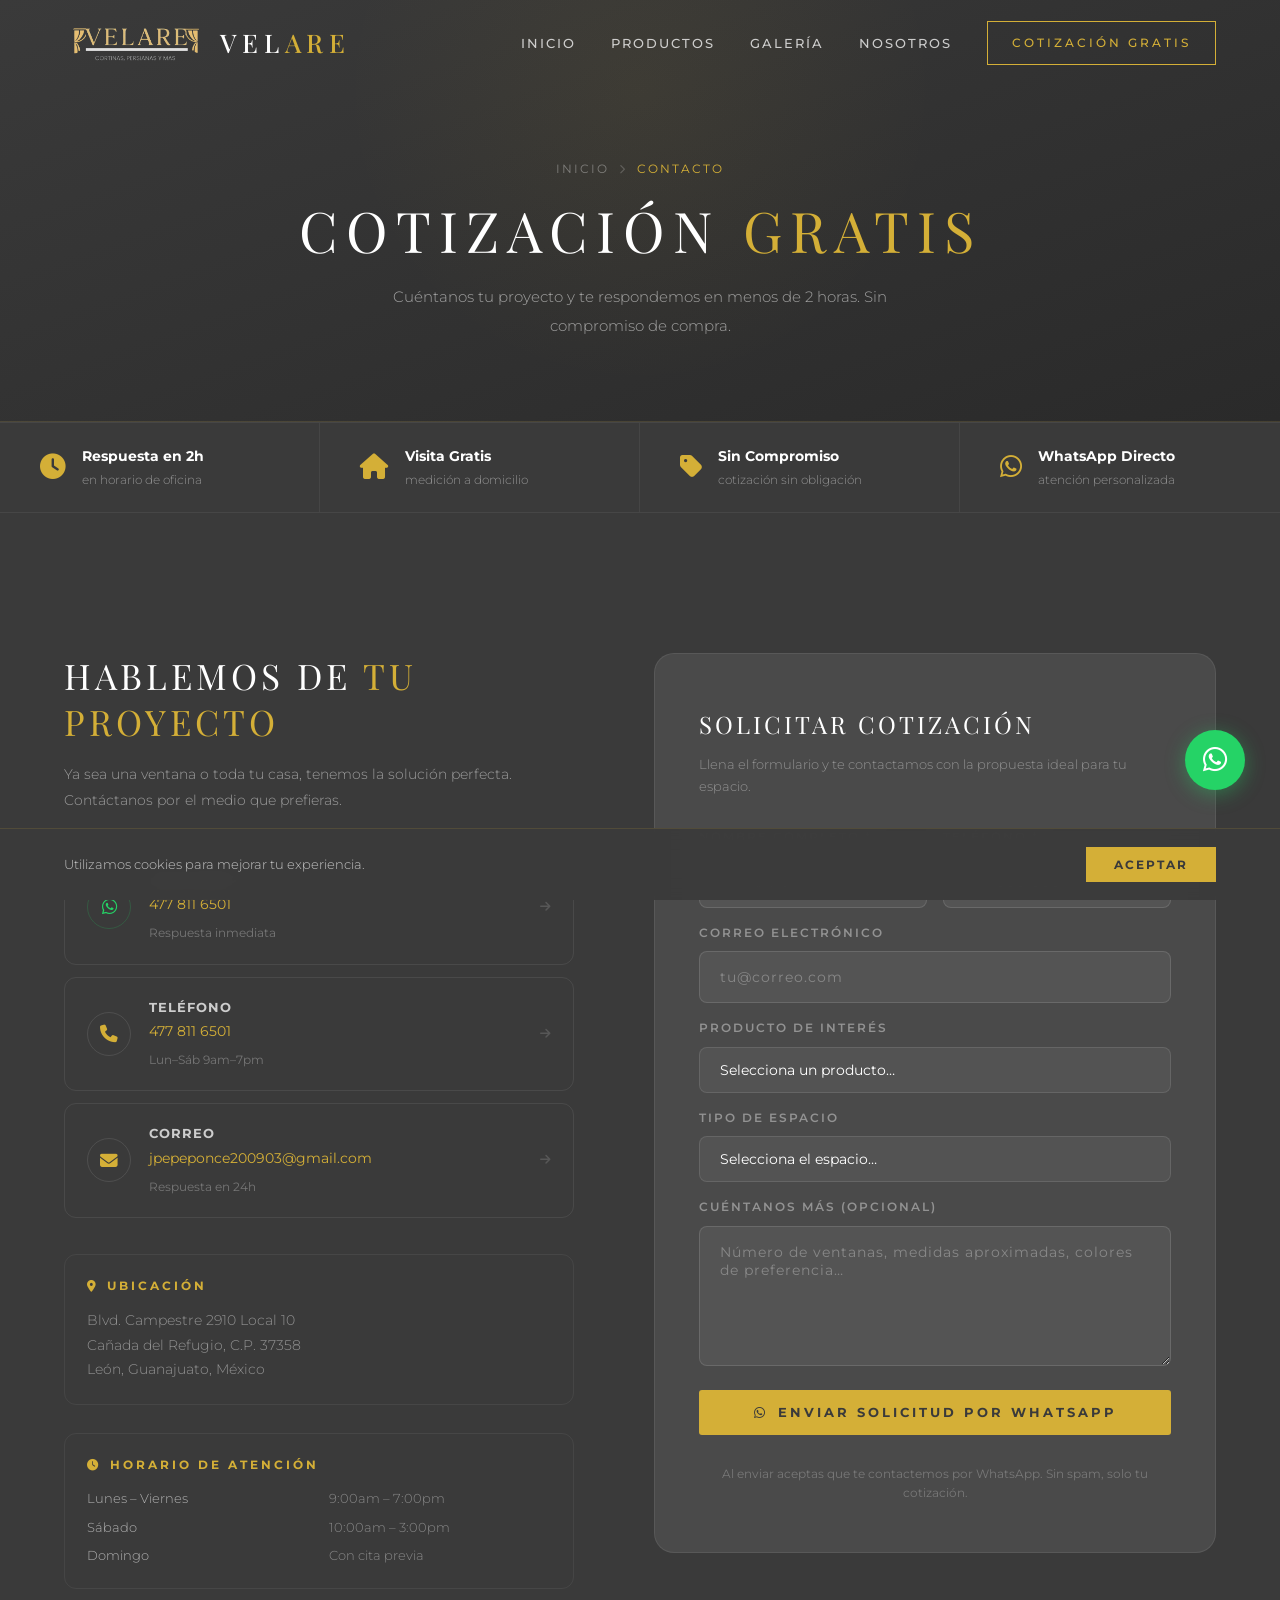
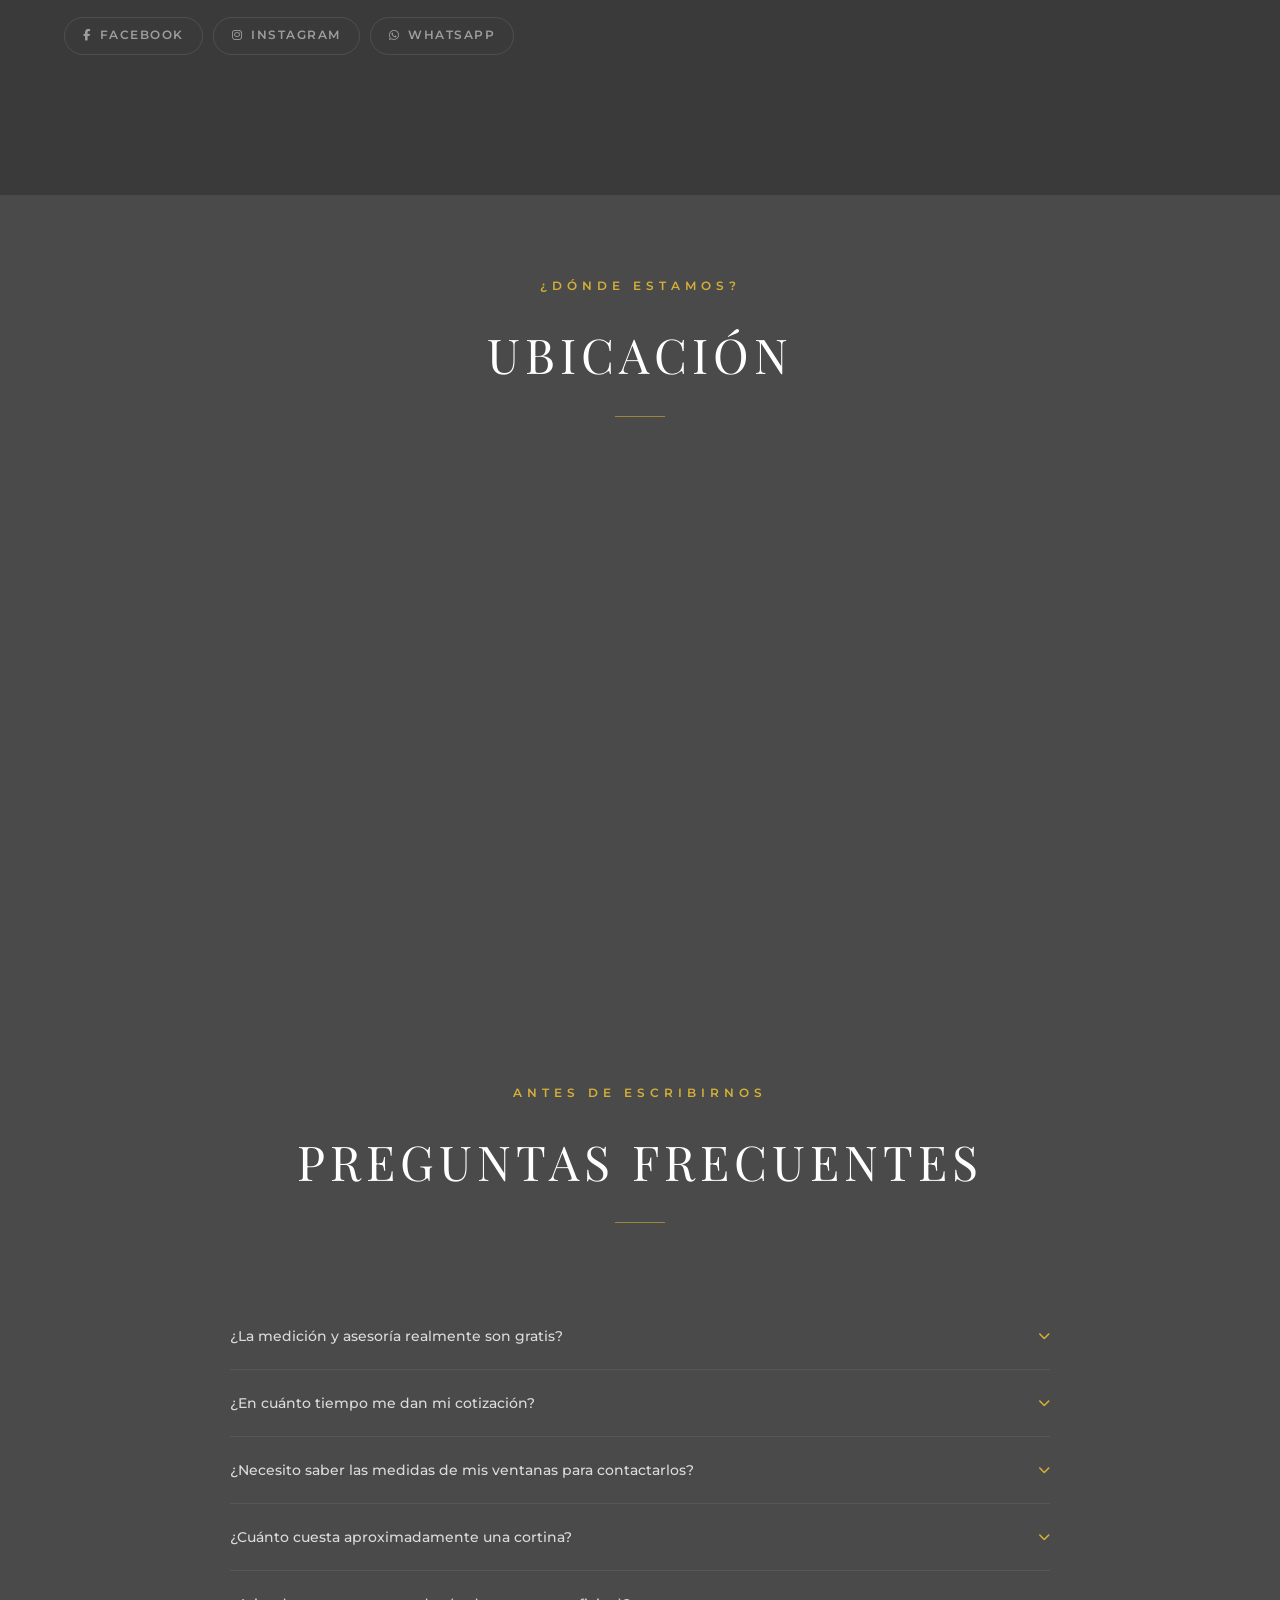
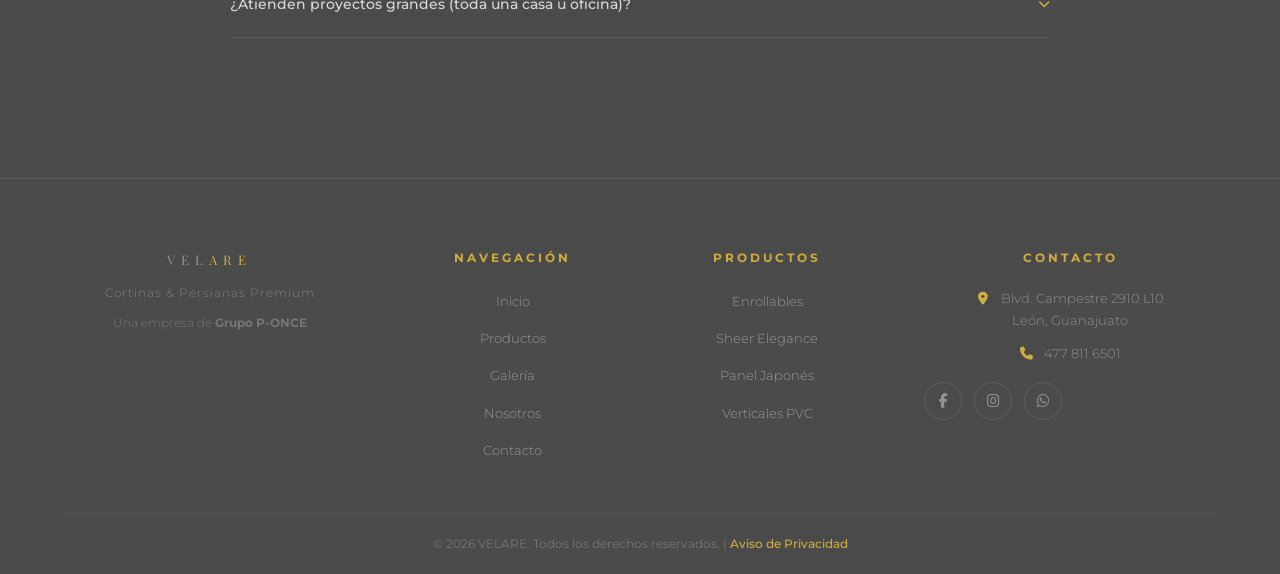
==== contacto.html @ 6d668758 "Multi-page redesign v2.0 — 5 páginas completas - Nuevas páginas: productos.html, galeria.html, nosot" ====
<!DOCTYPE html>
<html lang="es">
<head>
    <meta charset="UTF-8">
    <meta name="viewport" content="width=device-width, initial-scale=1.0">
    <title>Contacto | VELARE — Cotización Gratis en León, Guanajuato</title>
    <meta name="description" content="Solicita tu cotización gratis de cortinas y persianas VELARE. Medición a domicilio sin costo en León, Guanajuato. Respuesta en menos de 2 horas.">
    <link href="https://fonts.googleapis.com/css2?family=Montserrat:wght@300;400;500;600;700&family=Playfair+Display:ital,wght@0,400;0,500;0,700;1,400&display=swap" rel="stylesheet">
    <link rel="stylesheet" href="https://cdnjs.cloudflare.com/ajax/libs/font-awesome/6.5.0/css/all.min.css">
    <link rel="stylesheet" href="styles.css">
    <link rel="icon" type="image/png" href="assets/Captura_de_pantalla_2026-02-26_153201-removebg-preview.png">
</head>
<body>

<!-- NAVBAR -->
<nav class="navbar scrolled" id="navbar">
    <a href="index.html" class="nav-brand">
        <img src="assets/Captura_de_pantalla_2026-02-26_153201-removebg-preview.png" alt="VELARE Logo">
        <span class="nav-brand-text">Vel<span>are</span></span>
    </a>
    <div class="nav-links" id="navLinks">
        <a href="index.html">Inicio</a>
        <a href="productos.html">Productos</a>
        <a href="galeria.html">Galería</a>
        <a href="nosotros.html">Nosotros</a>
        <a href="contacto.html" class="nav-cta">Cotización Gratis</a>
    </div>
    <div class="hamburger" id="hamburger" onclick="toggleMenu()">
        <span></span><span></span><span></span>
    </div>
</nav>

<!-- PAGE HERO -->
<section class="page-hero page-hero-contact">
    <div class="page-hero-content">
        <nav class="breadcrumb" aria-label="Breadcrumb">
            <a href="index.html">Inicio</a>
            <i class="fas fa-chevron-right"></i>
            <span>Contacto</span>
        </nav>
        <h1>Cotización <span>Gratis</span></h1>
        <p>Cuéntanos tu proyecto y te respondemos en menos de 2 horas. Sin compromiso de compra.</p>
    </div>
</section>

<!-- PROMESAS -->
<div class="trust-strip trust-strip-dark">
    <div class="trust-item">
        <i class="fas fa-clock"></i>
        <div><strong>Respuesta en 2h</strong><span>en horario de oficina</span></div>
    </div>
    <div class="trust-item">
        <i class="fas fa-home"></i>
        <div><strong>Visita Gratis</strong><span>medición a domicilio</span></div>
    </div>
    <div class="trust-item">
        <i class="fas fa-tag"></i>
        <div><strong>Sin Compromiso</strong><span>cotización sin obligación</span></div>
    </div>
    <div class="trust-item">
        <i class="fab fa-whatsapp"></i>
        <div><strong>WhatsApp Directo</strong><span>atención personalizada</span></div>
    </div>
</div>

<!-- CONTACTO PRINCIPAL -->
<section class="section section-contacto-full">
    <div class="contacto-full-grid">

        <!-- INFO -->
        <div class="contacto-info-full reveal">
            <h2>Hablemos de <span>tu proyecto</span></h2>
            <p class="contacto-intro">Ya sea una ventana o toda tu casa, tenemos la solución perfecta. Contáctanos por el medio que prefieras.</p>

            <div class="contacto-methods">
                <a href="https://wa.me/524778116501" target="_blank" class="contact-method contact-method-wa">
                    <div class="cm-icon"><i class="fab fa-whatsapp"></i></div>
                    <div class="cm-body">
                        <strong>WhatsApp</strong>
                        <span>477 811 6501</span>
                        <small>Respuesta inmediata</small>
                    </div>
                    <i class="fas fa-arrow-right cm-arrow"></i>
                </a>
                <a href="tel:4778116501" class="contact-method">
                    <div class="cm-icon"><i class="fas fa-phone"></i></div>
                    <div class="cm-body">
                        <strong>Teléfono</strong>
                        <span>477 811 6501</span>
                        <small>Lun–Sáb 9am–7pm</small>
                    </div>
                    <i class="fas fa-arrow-right cm-arrow"></i>
                </a>
                <a href="mailto:jpepeponce200903@gmail.com" class="contact-method">
                    <div class="cm-icon"><i class="fas fa-envelope"></i></div>
                    <div class="cm-body">
                        <strong>Correo</strong>
                        <span>jpepeponce200903@gmail.com</span>
                        <small>Respuesta en 24h</small>
                    </div>
                    <i class="fas fa-arrow-right cm-arrow"></i>
                </a>
            </div>

            <div class="contacto-ubicacion">
                <h4><i class="fas fa-map-marker-alt"></i> Ubicación</h4>
                <p>Blvd. Campestre 2910 Local 10<br>Cañada del Refugio, C.P. 37358<br>León, Guanajuato, México</p>
            </div>

            <div class="contacto-horario">
                <h4><i class="fas fa-clock"></i> Horario de atención</h4>
                <div class="horario-grid">
                    <span>Lunes – Viernes</span><span>9:00am – 7:00pm</span>
                    <span>Sábado</span><span>10:00am – 3:00pm</span>
                    <span>Domingo</span><span>Con cita previa</span>
                </div>
            </div>

            <div class="contacto-social-full">
                <a href="https://www.facebook.com/GrupoP11" target="_blank" class="social-pill"><i class="fab fa-facebook-f"></i> Facebook</a>
                <a href="https://www.instagram.com/grupo.p11/" target="_blank" class="social-pill"><i class="fab fa-instagram"></i> Instagram</a>
                <a href="https://wa.me/524778116501" target="_blank" class="social-pill social-pill-wa"><i class="fab fa-whatsapp"></i> WhatsApp</a>
            </div>
        </div>

        <!-- FORM -->
        <div class="contacto-form-full reveal">
            <div class="form-card">
                <h3>Solicitar cotización</h3>
                <p class="form-subtitle">Llena el formulario y te contactamos con la propuesta ideal para tu espacio.</p>

                <div id="contactFormMain">
                    <div class="form-row">
                        <div class="form-group">
                            <label for="c-name">Nombre completo *</label>
                            <input type="text" id="c-name" placeholder="Tu nombre" autocomplete="name">
                            <span class="form-error">Por favor ingresa tu nombre.</span>
                        </div>
                        <div class="form-group">
                            <label for="c-phone">Teléfono *</label>
                            <input type="tel" id="c-phone" placeholder="477 000 0000" autocomplete="tel">
                            <span class="form-error">Ingresa un teléfono válido.</span>
                        </div>
                    </div>
                    <div class="form-group">
                        <label for="c-email">Correo electrónico</label>
                        <input type="email" id="c-email" placeholder="tu@correo.com" autocomplete="email">
                    </div>
                    <div class="form-group">
                        <label for="c-producto">Producto de interés</label>
                        <select id="c-producto">
                            <option value="">Selecciona un producto…</option>
                            <option value="Enrollables">Enrollables</option>
                            <option value="Sheer Elegance">Sheer Elegance</option>
                            <option value="Panel Japonés">Panel Japonés</option>
                            <option value="Verticales PVC">Verticales PVC</option>
                            <option value="No sé aún">No sé aún, necesito asesoría</option>
                        </select>
                    </div>
                    <div class="form-group">
                        <label for="c-espacio">Tipo de espacio</label>
                        <select id="c-espacio">
                            <option value="">Selecciona el espacio…</option>
                            <option value="Casa / Residencia">Casa / Residencia</option>
                            <option value="Oficina">Oficina</option>
                            <option value="Local comercial">Local comercial</option>
                            <option value="Departamento">Departamento</option>
                            <option value="Otro">Otro</option>
                        </select>
                    </div>
                    <div class="form-group">
                        <label for="c-mensaje">Cuéntanos más (opcional)</label>
                        <textarea id="c-mensaje" placeholder="Número de ventanas, medidas aproximadas, colores de preferencia…" rows="4"></textarea>
                    </div>
                    <button type="button" class="btn-gold btn-full" onclick="enviarCotizacion()">
                        <i class="fab fa-whatsapp"></i> Enviar solicitud por WhatsApp
                    </button>
                    <p class="form-disclaimer">Al enviar aceptas que te contactemos por WhatsApp. Sin spam, solo tu cotización.</p>
                </div>

                <div id="formSuccessMain" class="form-success">
                    <i class="fas fa-check-circle"></i>
                    <h4>¡Solicitud enviada!</h4>
                    <p>Te hemos redirigido a WhatsApp con todos los detalles. Nuestro equipo te responderá en breve.</p>
                    <button class="btn-outline-dark" onclick="resetForm()">Enviar otra consulta</button>
                </div>
            </div>
        </div>

    </div>
</section>

<!-- MAPA -->
<section class="section-mapa">
    <div class="mapa-header reveal">
        <span class="section-label">¿Dónde estamos?</span>
        <h2 class="section-title">Ubicación</h2>
        <div class="section-line"></div>
    </div>
    <div class="mapa-container">
        <iframe
            src="https://www.google.com/maps/embed?pb=!1m18!1m12!1m3!1d3721.9!2d-101.6869!3d21.1236!2m3!1f0!2f0!3f0!3m2!1i1024!2i768!4f13.1!3m3!1m2!1s0x842bbf4c7e2e5555%3A0x1234567890abcdef!2sBlvd.%20Campestre%202910%2C%20Ca%C3%B1ada%20del%20Refugio%2C%2037358%20Le%C3%B3n%2C%20Gto.!5e0!3m2!1ses!2smx!4v1234567890"
            width="100%" height="450" style="border:0;" allowfullscreen="" loading="lazy"
            referrerpolicy="no-referrer-when-downgrade"
            title="Ubicación VELARE — Blvd. Campestre 2910, León">
        </iframe>
    </div>
</section>

<!-- FAQ -->
<section class="section section-faq section-faq-contacto">
    <div class="section-header reveal">
        <span class="section-label">Antes de escribirnos</span>
        <h2 class="section-title">Preguntas Frecuentes</h2>
        <div class="section-line"></div>
    </div>
    <div class="faq-list">
        <div class="faq-item reveal">
            <button class="faq-q" onclick="toggleFaq(this)">
                ¿La medición y asesoría realmente son gratis?
                <i class="fas fa-chevron-down"></i>
            </button>
            <div class="faq-a">
                <p>Sí, completamente gratis y sin obligación de compra. Vamos a tu domicilio, medimos todas las ventanas que desees y te damos una cotización detallada. Si decides no comprar, no hay ningún problema.</p>
            </div>
        </div>
        <div class="faq-item reveal">
            <button class="faq-q" onclick="toggleFaq(this)">
                ¿En cuánto tiempo me dan mi cotización?
                <i class="fas fa-chevron-down"></i>
            </button>
            <div class="faq-a">
                <p>Si nos escribes por WhatsApp o llenan el formulario durante horario de oficina (Lun–Vie 9am–7pm, Sáb 10am–3pm), respondemos en menos de 2 horas. Fuera de horario, respondemos a primera hora del siguiente día hábil.</p>
            </div>
        </div>
        <div class="faq-item reveal">
            <button class="faq-q" onclick="toggleFaq(this)">
                ¿Necesito saber las medidas de mis ventanas para contactarlos?
                <i class="fas fa-chevron-down"></i>
            </button>
            <div class="faq-a">
                <p>No es necesario. Nosotros vamos a medir. Si ya tienes las medidas, podemos darte una cotización preliminar por WhatsApp de inmediato. De cualquier forma, siempre hacemos una visita de confirmación antes de fabricar.</p>
            </div>
        </div>
        <div class="faq-item reveal">
            <button class="faq-q" onclick="toggleFaq(this)">
                ¿Cuánto cuesta aproximadamente una cortina?
                <i class="fas fa-chevron-down"></i>
            </button>
            <div class="faq-a">
                <p>Los precios varían según el tipo de producto, las dimensiones y la tela elegida. Tenemos opciones para todos los presupuestos. Contáctanos y te damos una cotización exacta sin compromiso.</p>
            </div>
        </div>
        <div class="faq-item reveal">
            <button class="faq-q" onclick="toggleFaq(this)">
                ¿Atienden proyectos grandes (toda una casa u oficina)?
                <i class="fas fa-chevron-down"></i>
            </button>
            <div class="faq-a">
                <p>Sí. De hecho los proyectos grandes son nuestra especialidad. Coordinamos medición, producción e instalación de forma integral para que no tengas que preocuparte por nada. Contamos con precios especiales por volumen.</p>
            </div>
        </div>
    </div>
</section>

<!-- FOOTER -->
<footer class="footer">
    <div class="footer-grid">
        <div class="footer-col">
            <p class="footer-brand">Vel<span>are</span></p>
            <p class="footer-tagline">Cortinas & Persianas Premium</p>
            <p class="footer-sub">Una empresa de <strong>Grupo P-ONCE</strong></p>
        </div>
        <div class="footer-col">
            <h4>Navegación</h4>
            <ul>
                <li><a href="index.html">Inicio</a></li>
                <li><a href="productos.html">Productos</a></li>
                <li><a href="galeria.html">Galería</a></li>
                <li><a href="nosotros.html">Nosotros</a></li>
                <li><a href="contacto.html">Contacto</a></li>
            </ul>
        </div>
        <div class="footer-col">
            <h4>Productos</h4>
            <ul>
                <li><a href="productos.html#enrollables">Enrollables</a></li>
                <li><a href="productos.html#sheer">Sheer Elegance</a></li>
                <li><a href="productos.html#panel">Panel Japonés</a></li>
                <li><a href="productos.html#vertical">Verticales PVC</a></li>
            </ul>
        </div>
        <div class="footer-col">
            <h4>Contacto</h4>
            <p><i class="fas fa-map-marker-alt"></i> Blvd. Campestre 2910 L10<br>León, Guanajuato</p>
            <p><i class="fas fa-phone"></i> <a href="tel:4778116501">477 811 6501</a></p>
            <div class="footer-social">
                <a href="https://www.facebook.com/GrupoP11" target="_blank"><i class="fab fa-facebook-f"></i></a>
                <a href="https://www.instagram.com/grupo.p11/" target="_blank"><i class="fab fa-instagram"></i></a>
                <a href="https://wa.me/524778116501" target="_blank"><i class="fab fa-whatsapp"></i></a>
            </div>
        </div>
    </div>
    <div class="footer-bottom">
        <p>© 2026 VELARE. Todos los derechos reservados. | <span class="footer-link" onclick="openModal()">Aviso de Privacidad</span></p>
    </div>
</footer>

<a href="https://wa.me/524778116501" class="whatsapp-float" target="_blank" aria-label="WhatsApp"><i class="fab fa-whatsapp"></i></a>
<div class="cookie-banner" id="cookieBanner">
    <p>Utilizamos cookies para mejorar tu experiencia.</p>
    <button onclick="acceptCookies()">Aceptar</button>
</div>
<div id="privacyModal" class="modal">
    <div class="modal-content">
        <span class="modal-close" onclick="closeModal()">&times;</span>
        <h2>Aviso de Privacidad</h2>
        <p><strong>VELARE — Grupo P-ONCE</strong> es responsable de sus datos personales conforme a la LFPDPPP. Contacto: jpepeponce200903@gmail.com</p>
    </div>
</div>

<script src="js/main.js"></script>
<script>
// Pre-llenar producto si viene de productos.html
window.addEventListener('DOMContentLoaded', () => {
    const prod = sessionStorage.getItem('velareProducto');
    const params = new URLSearchParams(window.location.search);
    const prodParam = params.get('producto');
    const names = { enrollables: 'Enrollables', sheer: 'Sheer Elegance', panel: 'Panel Japonés', vertical: 'Verticales PVC' };
    const selected = prod || (prodParam && names[prodParam]) || '';
    if (selected) {
        const sel = document.getElementById('c-producto');
        for (let opt of sel.options) {
            if (opt.value === selected) { opt.selected = true; break; }
        }
        sessionStorage.removeItem('velareProducto');
    }
});

function enviarCotizacion() {
    const name    = document.getElementById('c-name');
    const phone   = document.getElementById('c-phone');
    const email   = document.getElementById('c-email');
    const prod    = document.getElementById('c-producto');
    const espacio = document.getElementById('c-espacio');
    const msg     = document.getElementById('c-mensaje');
    let valid = true;

    // Reset errores
    document.querySelectorAll('.form-group').forEach(g => g.classList.remove('has-error'));
    document.querySelectorAll('.form-error').forEach(e => e.style.display = 'none');

    if (!name.value.trim()) { showErr(name); valid = false; }
    if (!phone.value.trim() || phone.value.trim().length < 7) { showErr(phone); valid = false; }
    if (!valid) return;

    const wa = encodeURIComponent(
        `¡Hola VELARE! 👋 Quiero solicitar una cotización.\n\n` +
        `*Nombre:* ${name.value.trim()}\n` +
        `*Teléfono:* ${phone.value.trim()}\n` +
        (email.value.trim() ? `*Correo:* ${email.value.trim()}\n` : '') +
        (prod.value ? `*Producto:* ${prod.value}\n` : '') +
        (espacio.value ? `*Espacio:* ${espacio.value}\n` : '') +
        (msg.value.trim() ? `\n*Detalles:*\n${msg.value.trim()}` : '')
    );
    window.open(`https://wa.me/524778116501?text=${wa}`, '_blank');

    document.getElementById('contactFormMain').style.display = 'none';
    document.getElementById('formSuccessMain').style.display = 'block';
}

function showErr(el) {
    const g = el.closest('.form-group');
    g.classList.add('has-error');
    const e = g.querySelector('.form-error');
    if (e) e.style.display = 'block';
}

function resetForm() {
    document.getElementById('contactFormMain').style.display = 'block';
    document.getElementById('formSuccessMain').style.display = 'none';
    document.getElementById('c-name').value = '';
    document.getElementById('c-phone').value = '';
    document.getElementById('c-email').value = '';
    document.getElementById('c-producto').selectedIndex = 0;
    document.getElementById('c-espacio').selectedIndex = 0;
    document.getElementById('c-mensaje').value = '';
}

// Inline validation
['c-name','c-phone'].forEach(id => {
    document.getElementById(id).addEventListener('blur', function() {
        const empty = id === 'c-phone'
            ? !this.value.trim() || this.value.trim().length < 7
            : !this.value.trim();
        if (empty) showErr(this);
        else {
            this.closest('.form-group').classList.remove('has-error');
            const e = this.closest('.form-group').querySelector('.form-error');
            if (e) e.style.display = 'none';
        }
    });
    document.getElementById(id).addEventListener('input', function() {
        if (this.value.trim()) {
            this.closest('.form-group').classList.remove('has-error');
            const e = this.closest('.form-group').querySelector('.form-error');
            if (e) e.style.display = 'none';
        }
    });
});

// FAQ accordion
function toggleFaq(btn) {
    const item = btn.closest('.faq-item');
    const open = item.classList.contains('open');
    document.querySelectorAll('.faq-item.open').forEach(i => i.classList.remove('open'));
    if (!open) item.classList.add('open');
}
</script>
</body>
</html>
---- styles.css ----
/*
   VELARE — Cortinas & Persianas
   Premium Design System
   Colors: Gray (#808080) + Gold (#d4af37)
*/

/* ── Fonts ── */
@import url('https://fonts.googleapis.com/css2?family=Montserrat:wght@300;400;500;600;700&family=Playfair+Display:ital,wght@0,400;0,500;0,700;1,400&display=swap');

/* ── Variables ── */
:root {
    --gold: #d4af37;
    --gold-light: #e8cc6e;
    --gold-dark: #b8941e;
    --dark: #3a3a3a;
    --dark-2: #4a4a4a;
    --dark-3: #555555;
    --gray: #808080;
    --gray-light: #b0b0b0;
    --gray-dark: #5a5a5a;
    --white: #ffffff;
    --off-white: #f7f6f2;
    --cream: #faf8f2;

    --font-heading: 'Playfair Display', serif;
    --font-body: 'Montserrat', sans-serif;

    --transition: all 0.4s cubic-bezier(0.25, 0.8, 0.25, 1);
    --transition-slow: all 0.6s cubic-bezier(0.25, 0.8, 0.25, 1);

    --shadow-sm: 0 2px 8px rgba(0, 0, 0, 0.08);
    --shadow-md: 0 8px 30px rgba(0, 0, 0, 0.12);
    --shadow-lg: 0 20px 60px rgba(0, 0, 0, 0.15);
    --shadow-gold: 0 8px 40px rgba(212, 175, 55, 0.25);
}

/* ── Reset ── */
*,
*::before,
*::after {
    margin: 0;
    padding: 0;
    box-sizing: border-box;
}

html {
    scroll-behavior: smooth;
}

body {
    font-family: var(--font-body);
    background-color: var(--dark);
    color: var(--white);
    line-height: 1.7;
    overflow-x: hidden;
    -webkit-font-smoothing: antialiased;
}

img {
    max-width: 100%;
    height: auto;
}

a {
    text-decoration: none;
    color: inherit;
}

/* ── Navigation ── */
.navbar {
    position: fixed;
    top: 0;
    left: 0;
    width: 100%;
    z-index: 1000;
    padding: 18px 5%;
    display: flex;
    justify-content: space-between;
    align-items: center;
    transition: var(--transition);
    background: transparent;
}

.navbar.scrolled {
    background: rgba(58, 58, 58, 0.95);
    backdrop-filter: blur(20px);
    -webkit-backdrop-filter: blur(20px);
    padding: 12px 5%;
    box-shadow: 0 1px 30px rgba(0, 0, 0, 0.2);
}

.nav-brand {
    display: flex;
    align-items: center;
    gap: 14px;
}

.nav-brand img {
    height: 50px;
    width: auto;
    object-fit: contain;
    filter: brightness(1.1);
}

.nav-brand-text {
    font-family: var(--font-heading);
    font-size: 1.6rem;
    font-weight: 500;
    letter-spacing: 6px;
    text-transform: uppercase;
    color: var(--white);
}

.nav-brand-text span {
    color: var(--gold);
}

.nav-links {
    display: flex;
    align-items: center;
    gap: 35px;
}

.nav-links a {
    font-size: 0.82rem;
    font-weight: 500;
    letter-spacing: 2px;
    text-transform: uppercase;
    color: rgba(255, 255, 255, 0.75);
    transition: var(--transition);
    position: relative;
}

.nav-links a::after {
    content: '';
    position: absolute;
    bottom: -4px;
    left: 0;
    width: 0;
    height: 1px;
    background: var(--gold);
    transition: var(--transition);
}

.nav-links a:hover {
    color: var(--gold);
}

.nav-links a:hover::after {
    width: 100%;
}

.nav-cta {
    background: transparent;
    border: 1px solid var(--gold);
    color: var(--gold) !important;
    padding: 10px 24px;
    border-radius: 0;
    font-size: 0.78rem !important;
    letter-spacing: 3px !important;
    transition: var(--transition) !important;
}

.nav-cta:hover {
    background: var(--gold) !important;
    color: var(--dark) !important;
}

.nav-cta::after {
    display: none !important;
}

/* Hamburger */
.hamburger {
    display: none;
    flex-direction: column;
    gap: 5px;
    cursor: pointer;
    z-index: 1001;
}

.hamburger span {
    width: 28px;
    height: 2px;
    background: var(--white);
    transition: var(--transition);
}

/* ── Hero Section ── */
.hero {
    position: relative;
    height: 100vh;
    min-height: 700px;
    display: flex;
    flex-direction: column;
    justify-content: center;
    align-items: center;
    text-align: center;
    overflow: hidden;
}

.hero-spline {
    position: absolute;
    top: 0;
    left: 0;
    width: 100%;
    height: 100%;
    z-index: 0;
}

.hero-spline spline-viewer {
    width: 100%;
    height: 100%;
    display: block;
}

.hero-overlay {
    position: absolute;
    top: 0;
    left: 0;
    width: 100%;
    height: 100%;
    background: linear-gradient(
        180deg,
        rgba(58, 58, 58, 0.4) 0%,
        rgba(58, 58, 58, 0.2) 40%,
        rgba(58, 58, 58, 0.6) 80%,
        rgba(58, 58, 58, 0.95) 100%
    );
    z-index: 1;
}

.hero-content {
    position: relative;
    z-index: 2;
    max-width: 800px;
    padding: 0 5%;
}

.hero-tagline {
    font-family: var(--font-body);
    font-size: 0.85rem;
    font-weight: 500;
    letter-spacing: 6px;
    text-transform: uppercase;
    color: var(--gold);
    margin-bottom: 25px;
    opacity: 0;
    animation: fadeUp 1s 0.3s forwards;
}

.hero-title {
    font-family: var(--font-heading);
    font-size: 5rem;
    font-weight: 400;
    letter-spacing: 8px;
    text-transform: uppercase;
    line-height: 1.15;
    margin-bottom: 30px;
    opacity: 0;
    animation: fadeUp 1s 0.5s forwards;
}

.hero-title span {
    color: var(--gold);
}

.hero-subtitle {
    font-size: 1.05rem;
    font-weight: 300;
    color: rgba(255, 255, 255, 0.7);
    max-width: 550px;
    margin: 0 auto 45px;
    line-height: 1.9;
    opacity: 0;
    animation: fadeUp 1s 0.7s forwards;
}

.hero-btn {
    display: inline-block;
    padding: 16px 50px;
    border: 1px solid var(--gold);
    color: var(--gold);
    font-size: 0.8rem;
    font-weight: 600;
    letter-spacing: 4px;
    text-transform: uppercase;
    transition: var(--transition);
    opacity: 0;
    animation: fadeUp 1s 0.9s forwards;
}

.hero-btn:hover {
    background: var(--gold);
    color: var(--dark);
    box-shadow: var(--shadow-gold);
}

.hero-scroll {
    position: absolute;
    bottom: 40px;
    left: 50%;
    transform: translateX(-50%);
    z-index: 2;
    display: flex;
    flex-direction: column;
    align-items: center;
    gap: 8px;
    color: rgba(255, 255, 255, 0.4);
    font-size: 0.7rem;
    letter-spacing: 3px;
    text-transform: uppercase;
    animation: pulse 2s infinite;
}

.hero-scroll .scroll-line {
    width: 1px;
    height: 40px;
    background: linear-gradient(to bottom, var(--gold), transparent);
}

/* ── Section Common ── */
.section {
    padding: 140px 5%;
}

.section-header {
    text-align: center;
    margin-bottom: 80px;
}

.section-label {
    font-family: var(--font-body);
    font-size: 0.78rem;
    font-weight: 600;
    letter-spacing: 5px;
    text-transform: uppercase;
    color: var(--gold);
    margin-bottom: 18px;
    display: block;
}

.section-title {
    font-family: var(--font-heading);
    font-size: 3rem;
    font-weight: 400;
    letter-spacing: 5px;
    text-transform: uppercase;
    color: var(--white);
    margin-bottom: 20px;
}

.section-line {
    width: 50px;
    height: 1px;
    background: var(--gold);
    margin: 0 auto 25px;
    opacity: 0.6;
}

.section-desc {
    font-size: 0.95rem;
    color: rgba(255, 255, 255, 0.6);
    max-width: 600px;
    margin: 0 auto;
    font-weight: 300;
    line-height: 1.9;
}

/* ── Light section text overrides ── */
.section-productos .section-title,
.section-galeria .section-title,
.section-nosotros .section-label {
    color: var(--dark);
}

.section-productos .section-desc,
.section-galeria .section-desc {
    color: var(--gray);
}

/* ── Products Section ── */
.section-productos {
    background: var(--off-white);
}

.productos-grid {
    display: grid;
    grid-template-columns: repeat(4, 1fr);
    gap: 25px;
    max-width: 1300px;
    margin: 0 auto;
}

.producto-card {
    position: relative;
    height: 480px;
    border-radius: 20px;
    overflow: hidden;
    cursor: pointer;
    transition: var(--transition-slow);
    border: 1px solid rgba(0, 0, 0, 0.08);
    background: var(--white);
}

.producto-card::before {
    content: '';
    position: absolute;
    inset: 0;
    background: linear-gradient(
        180deg,
        transparent 30%,
        rgba(58, 58, 58, 0.9) 100%
    );
    z-index: 1;
    transition: var(--transition);
}

.producto-card:hover {
    transform: translateY(-12px);
    border-color: rgba(212, 175, 55, 0.4);
    box-shadow: 0 25px 80px rgba(212, 175, 55, 0.2);
}

.producto-card:hover::before {
    background: linear-gradient(
        180deg,
        rgba(212, 175, 55, 0.08) 0%,
        rgba(58, 58, 58, 0.92) 100%
    );
}

.producto-img {
    position: absolute;
    inset: 0;
    width: 100%;
    height: 100%;
    object-fit: cover;
    transition: var(--transition-slow);
}

.producto-card:hover .producto-img {
    transform: scale(1.08);
}

.producto-info {
    position: absolute;
    bottom: 0;
    left: 0;
    right: 0;
    padding: 35px 30px;
    z-index: 2;
}

.producto-name {
    font-family: var(--font-heading);
    font-size: 1.4rem;
    font-weight: 400;
    letter-spacing: 2px;
    text-transform: uppercase;
    margin-bottom: 10px;
    transition: var(--transition);
}

.producto-card:hover .producto-name {
    color: var(--gold);
}

.producto-desc {
    font-size: 0.82rem;
    color: rgba(255, 255, 255, 0.6);
    font-weight: 300;
    line-height: 1.7;
    opacity: 0;
    transform: translateY(10px);
    transition: var(--transition);
}

.producto-card:hover .producto-desc {
    opacity: 1;
    transform: translateY(0);
}

.producto-arrow {
    display: inline-flex;
    align-items: center;
    gap: 8px;
    margin-top: 15px;
    color: var(--gold);
    font-size: 0.75rem;
    font-weight: 600;
    letter-spacing: 2px;
    text-transform: uppercase;
    opacity: 0;
    transform: translateY(10px);
    transition: var(--transition);
}

.producto-card:hover .producto-arrow {
    opacity: 1;
    transform: translateY(0);
}

/* ── Spline Showcase Section ── */
.section-showcase {
    padding: 0;
    position: relative;
    height: 600px;
    overflow: hidden;
    border-top: 1px solid rgba(255, 255, 255, 0.05);
    border-bottom: 1px solid rgba(255, 255, 255, 0.05);
}

.showcase-spline {
    width: 100%;
    height: 100%;
    position: relative;
}

.showcase-spline spline-viewer {
    width: 100%;
    height: 100%;
    display: block;
}

.showcase-overlay {
    position: absolute;
    top: 0;
    left: 0;
    width: 100%;
    height: 100%;
    display: flex;
    align-items: center;
    justify-content: center;
    background: rgba(58, 58, 58, 0.35);
    z-index: 1;
    pointer-events: none;
}

.showcase-text {
    text-align: center;
}

.showcase-text h2 {
    font-family: var(--font-heading);
    font-size: 3.5rem;
    font-weight: 400;
    letter-spacing: 8px;
    text-transform: uppercase;
    margin-bottom: 15px;
}

.showcase-text p {
    font-size: 0.9rem;
    color: rgba(255, 255, 255, 0.6);
    letter-spacing: 4px;
    text-transform: uppercase;
    font-weight: 300;
}

/* ── About / Nosotros ── */
.section-nosotros {
    background: var(--white);
    color: var(--dark);
}

.nosotros-grid {
    display: grid;
    grid-template-columns: 1fr 1fr;
    gap: 80px;
    max-width: 1200px;
    margin: 0 auto;
    align-items: center;
}

.nosotros-content h3 {
    font-family: var(--font-heading);
    font-size: 2.2rem;
    font-weight: 400;
    letter-spacing: 4px;
    text-transform: uppercase;
    margin-bottom: 30px;
    line-height: 1.4;
    color: var(--dark);
}

.nosotros-content h3 span {
    color: var(--gold);
}

.nosotros-content p {
    font-size: 0.92rem;
    color: var(--gray);
    font-weight: 300;
    line-height: 2;
    margin-bottom: 20px;
}

.nosotros-stats {
    display: grid;
    grid-template-columns: repeat(3, 1fr);
    gap: 30px;
    margin-top: 50px;
}

.stat-item {
    text-align: center;
    padding: 25px 15px;
    border: 1px solid rgba(0, 0, 0, 0.08);
    border-radius: 12px;
    transition: var(--transition);
}

.stat-item:hover {
    border-color: rgba(212, 175, 55, 0.4);
    background: rgba(212, 175, 55, 0.06);
}

.stat-number {
    font-family: var(--font-heading);
    font-size: 2.5rem;
    color: var(--gold);
    font-weight: 400;
    display: block;
    margin-bottom: 5px;
}

.stat-label {
    font-size: 0.72rem;
    letter-spacing: 2px;
    text-transform: uppercase;
    color: var(--gray);
    font-weight: 500;
}

.nosotros-visual {
    position: relative;
    height: 500px;
    border-radius: 20px;
    overflow: hidden;
    border: 1px solid rgba(0, 0, 0, 0.08);
    box-shadow: var(--shadow-md);
}

.nosotros-visual spline-viewer {
    width: 100%;
    height: 100%;
    display: block;
}

/* ── Values / Valores ── */
.section-valores {
    background: var(--dark);
}

.section-valores .section-title,
.section-valores .section-label {
    color: var(--white);
}

.section-valores .section-label {
    color: var(--gold);
}

.valores-grid {
    display: grid;
    grid-template-columns: repeat(4, 1fr);
    gap: 30px;
    max-width: 1200px;
    margin: 0 auto;
}

.valor-item {
    text-align: center;
    padding: 50px 30px;
    border: 1px solid rgba(255, 255, 255, 0.1);
    border-radius: 16px;
    transition: var(--transition-slow);
    position: relative;
    overflow: hidden;
}

.valor-item::before {
    content: '';
    position: absolute;
    top: 0;
    left: 0;
    width: 100%;
    height: 3px;
    background: linear-gradient(to right, transparent, var(--gold), transparent);
    opacity: 0;
    transition: var(--transition);
}

.valor-item:hover {
    border-color: rgba(212, 175, 55, 0.2);
    transform: translateY(-8px);
    background: rgba(212, 175, 55, 0.02);
}

.valor-item:hover::before {
    opacity: 1;
}

.valor-icon {
    width: 55px;
    height: 55px;
    display: flex;
    align-items: center;
    justify-content: center;
    margin: 0 auto 25px;
    border: 1px solid rgba(212, 175, 55, 0.2);
    border-radius: 50%;
    color: var(--gold);
    font-size: 1.2rem;
    transition: var(--transition);
}

.valor-item:hover .valor-icon {
    background: var(--gold);
    color: var(--dark);
    box-shadow: var(--shadow-gold);
}

.valor-item h3 {
    font-family: var(--font-body);
    font-size: 0.85rem;
    font-weight: 600;
    letter-spacing: 3px;
    text-transform: uppercase;
    margin-bottom: 15px;
}

.valor-item p {
    font-size: 0.82rem;
    color: rgba(255, 255, 255, 0.5);
    font-weight: 300;
    line-height: 1.8;
}

/* ── Gallery ── */
.section-galeria {
    background: var(--off-white);
}

.galeria-grid {
    display: grid;
    grid-template-columns: repeat(3, 1fr);
    grid-template-rows: repeat(2, 280px);
    gap: 15px;
    max-width: 1300px;
    margin: 0 auto;
}

.galeria-item {
    position: relative;
    border-radius: 12px;
    overflow: hidden;
    cursor: pointer;
    transition: var(--transition);
}

.galeria-item:first-child {
    grid-row: span 2;
}

.galeria-item img {
    width: 100%;
    height: 100%;
    object-fit: cover;
    transition: var(--transition-slow);
}

.galeria-item::after {
    content: '';
    position: absolute;
    inset: 0;
    background: linear-gradient(to top, rgba(58, 58, 58, 0.7), transparent);
    opacity: 0;
    transition: var(--transition);
}

.galeria-item:hover img {
    transform: scale(1.1);
}

.galeria-item:hover::after {
    opacity: 1;
}

.galeria-label {
    position: absolute;
    bottom: 20px;
    left: 20px;
    z-index: 2;
    font-size: 0.8rem;
    letter-spacing: 2px;
    text-transform: uppercase;
    color: var(--gold);
    font-weight: 600;
    opacity: 0;
    transform: translateY(10px);
    transition: var(--transition);
}

.galeria-item:hover .galeria-label {
    opacity: 1;
    transform: translateY(0);
}

/* ── Contact Section ── */
.section-contacto {
    background: var(--dark);
    border-top: 1px solid rgba(255, 255, 255, 0.08);
}

.contacto-grid {
    display: grid;
    grid-template-columns: 1fr 1fr;
    gap: 80px;
    max-width: 1200px;
    margin: 0 auto;
}

.contacto-info h3 {
    font-family: var(--font-heading);
    font-size: 2rem;
    font-weight: 400;
    letter-spacing: 4px;
    text-transform: uppercase;
    margin-bottom: 35px;
}

.contacto-info h3 span {
    color: var(--gold);
}

.contacto-detail {
    margin-bottom: 30px;
}

.contacto-detail h4 {
    font-size: 0.75rem;
    font-weight: 600;
    letter-spacing: 3px;
    text-transform: uppercase;
    color: var(--gold);
    margin-bottom: 8px;
}

.contacto-detail p {
    font-size: 0.9rem;
    color: rgba(255, 255, 255, 0.65);
    font-weight: 300;
    line-height: 1.7;
}

.contacto-social {
    display: flex;
    gap: 20px;
    margin-top: 40px;
}

.contacto-social a {
    width: 48px;
    height: 48px;
    display: flex;
    align-items: center;
    justify-content: center;
    border: 1px solid rgba(255, 255, 255, 0.1);
    border-radius: 50%;
    color: var(--white);
    font-size: 1.1rem;
    transition: var(--transition);
}

.contacto-social a:hover {
    border-color: var(--gold);
    color: var(--gold);
    background: rgba(212, 175, 55, 0.1);
}

.contacto-form {
    display: flex;
    flex-direction: column;
    gap: 20px;
}

.form-group {
    position: relative;
}

.form-group input,
.form-group textarea {
    width: 100%;
    padding: 16px 20px;
    background: rgba(255, 255, 255, 0.06);
    border: 1px solid rgba(255, 255, 255, 0.12);
    border-radius: 8px;
    color: var(--white);
    font-family: var(--font-body);
    font-size: 0.88rem;
    transition: var(--transition);
    outline: none;
}

.form-group input::placeholder,
.form-group textarea::placeholder {
    color: rgba(255, 255, 255, 0.3);
    letter-spacing: 1px;
}

.form-group input:focus,
.form-group textarea:focus {
    border-color: var(--gold);
    background: rgba(212, 175, 55, 0.03);
}

.form-group textarea {
    height: 140px;
    resize: vertical;
}

.form-submit {
    display: inline-block;
    padding: 16px 50px;
    background: var(--gold);
    color: var(--dark);
    border: none;
    font-family: var(--font-body);
    font-size: 0.8rem;
    font-weight: 700;
    letter-spacing: 4px;
    text-transform: uppercase;
    cursor: pointer;
    transition: var(--transition);
    align-self: flex-start;
}

.form-submit:hover {
    background: var(--gold-light);
    box-shadow: var(--shadow-gold);
    transform: translateY(-2px);
}

/* ── Footer ── */
.footer {
    padding: 50px 5%;
    background: var(--dark-2);
    border-top: 1px solid rgba(255, 255, 255, 0.08);
    text-align: center;
}

.footer-brand {
    font-family: var(--font-heading);
    font-size: 1.4rem;
    letter-spacing: 6px;
    text-transform: uppercase;
    margin-bottom: 10px;
}

.footer-brand span {
    color: var(--gold);
}

.footer-text {
    font-size: 0.78rem;
    color: rgba(255, 255, 255, 0.35);
    font-weight: 300;
    letter-spacing: 1px;
    margin-bottom: 8px;
}

.footer-link {
    color: var(--gold);
    font-weight: 500;
    cursor: pointer;
    transition: var(--transition);
}

.footer-link:hover {
    color: var(--gold-light);
    text-decoration: underline;
}

/* ── WhatsApp Float ── */
.whatsapp-float {
    position: fixed;
    bottom: 35px;
    right: 35px;
    width: 60px;
    height: 60px;
    background: #25d366;
    border-radius: 50%;
    display: flex;
    align-items: center;
    justify-content: center;
    color: white;
    font-size: 28px;
    box-shadow: 0 4px 20px rgba(37, 211, 102, 0.4);
    z-index: 999;
    transition: var(--transition);
}

.whatsapp-float:hover {
    transform: scale(1.1) translateY(-3px);
    box-shadow: 0 8px 30px rgba(37, 211, 102, 0.5);
}

/* ── Cookie Banner ── */
.cookie-banner {
    position: fixed;
    bottom: 0;
    left: 0;
    width: 100%;
    background: rgba(58, 58, 58, 0.95);
    backdrop-filter: blur(10px);
    padding: 18px 5%;
    display: flex;
    justify-content: space-between;
    align-items: center;
    z-index: 9999;
    border-top: 1px solid rgba(212, 175, 55, 0.15);
}

.cookie-banner p {
    font-size: 0.82rem;
    color: rgba(255, 255, 255, 0.7);
    font-weight: 300;
}

.cookie-banner button {
    background: var(--gold);
    color: var(--dark);
    border: none;
    padding: 10px 28px;
    font-family: var(--font-body);
    font-size: 0.75rem;
    font-weight: 700;
    letter-spacing: 2px;
    text-transform: uppercase;
    cursor: pointer;
    transition: var(--transition);
}

.cookie-banner button:hover {
    background: var(--gold-light);
}

/* ── Privacy Modal ── */
.modal {
    display: none;
    position: fixed;
    inset: 0;
    background: rgba(58, 58, 58, 0.85);
    backdrop-filter: blur(8px);
    z-index: 10001;
    overflow-y: auto;
    padding: 60px 20px;
}

.modal-content {
    background: var(--dark-2);
    border: 1px solid rgba(255, 255, 255, 0.08);
    padding: 50px;
    max-width: 700px;
    margin: 0 auto;
    border-radius: 16px;
    color: var(--white);
}

.modal-content h2 {
    font-family: var(--font-heading);
    font-size: 1.6rem;
    letter-spacing: 3px;
    margin-bottom: 25px;
    color: var(--gold);
}

.modal-content p {
    font-size: 0.88rem;
    line-height: 1.9;
    color: rgba(255, 255, 255, 0.7);
    margin-bottom: 15px;
    font-weight: 300;
}

.modal-close {
    float: right;
    font-size: 2rem;
    cursor: pointer;
    color: rgba(255, 255, 255, 0.5);
    transition: var(--transition);
    line-height: 1;
}

.modal-close:hover {
    color: var(--gold);
}

/* ── Animations ── */
@keyframes fadeUp {
    from {
        opacity: 0;
        transform: translateY(30px);
    }
    to {
        opacity: 1;
        transform: translateY(0);
    }
}

@keyframes pulse {
    0%, 100% { opacity: 0.4; }
    50% { opacity: 1; }
}

/* Scroll reveal animation classes */
.reveal {
    opacity: 0;
    transform: translateY(40px);
    transition: all 0.8s cubic-bezier(0.25, 0.8, 0.25, 1);
}

.reveal.visible {
    opacity: 1;
    transform: translateY(0);
}

/* ── Responsive ── */
@media (max-width: 1024px) {
    .productos-grid {
        grid-template-columns: repeat(2, 1fr);
    }

    .valores-grid {
        grid-template-columns: repeat(2, 1fr);
    }

    .hero-title {
        font-size: 3.5rem;
    }

    .nosotros-grid {
        gap: 50px;
    }
}

@media (max-width: 768px) {
    .hamburger {
        display: flex;
    }

    .nav-links {
        position: fixed;
        top: 0;
        right: -100%;
        width: 75%;
        height: 100vh;
        background: rgba(58, 58, 58, 0.97);
        backdrop-filter: blur(20px);
        flex-direction: column;
        justify-content: center;
        gap: 30px;
        transition: var(--transition-slow);
        z-index: 1000;
    }

    .nav-links.active {
        right: 0;
    }

    .nav-links a {
        font-size: 1rem;
        letter-spacing: 4px;
    }

    .hero-title {
        font-size: 2.5rem;
        letter-spacing: 4px;
    }

    .hero-subtitle {
        font-size: 0.9rem;
    }

    .section {
        padding: 100px 5%;
    }

    .section-title {
        font-size: 2rem;
        letter-spacing: 3px;
    }

    .productos-grid {
        grid-template-columns: 1fr;
    }

    .producto-card {
        height: 350px;
    }

    .valores-grid {
        grid-template-columns: 1fr;
    }

    .nosotros-grid {
        grid-template-columns: 1fr;
    }

    .nosotros-visual {
        height: 350px;
    }

    .galeria-grid {
        grid-template-columns: 1fr;
        grid-template-rows: auto;
    }

    .galeria-item {
        height: 250px;
    }

    .galeria-item:first-child {
        grid-row: span 1;
    }

    .contacto-grid {
        grid-template-columns: 1fr;
        gap: 50px;
    }

    .section-showcase {
        height: 400px;
    }

    .showcase-text h2 {
        font-size: 2rem;
        letter-spacing: 4px;
    }

    .nosotros-stats {
        grid-template-columns: repeat(3, 1fr);
        gap: 15px;
    }

    .stat-number {
        font-size: 1.8rem;
    }
}

@media (max-width: 480px) {
    .hero-title {
        font-size: 2rem;
    }

    .nav-brand-text {
        font-size: 1.2rem;
        letter-spacing: 4px;
    }

    .nosotros-stats {
        grid-template-columns: 1fr;
    }
}

/* ── Hamburger active → X animation ── */
.hamburger.active span:nth-child(1) {
    transform: rotate(45deg) translate(5px, 7px);
}
.hamburger.active span:nth-child(2) {
    opacity: 0;
    transform: translateX(-10px);
}
.hamburger.active span:nth-child(3) {
    transform: rotate(-45deg) translate(5px, -7px);
}

/* ── Active nav link ── */
.nav-links a.active {
    color: var(--gold);
}
.nav-links a.active::after {
    width: 100%;
}

/* ── WhatsApp float sube cuando hay cookie banner ── */
body.cookie-visible .whatsapp-float {
    bottom: 110px;
}

/* ── Product Modal ── */
.product-modal {
    display: none;
    position: fixed;
    inset: 0;
    background: rgba(30, 30, 30, 0.92);
    backdrop-filter: blur(12px);
    -webkit-backdrop-filter: blur(12px);
    z-index: 10001;
    align-items: center;
    justify-content: center;
    padding: 40px 20px;
}
.product-modal.active {
    display: flex;
}
.product-modal-content {
    position: relative;
    background: var(--dark-2);
    border: 1px solid rgba(255, 255, 255, 0.08);
    border-radius: 20px;
    max-width: 820px;
    width: 100%;
    overflow: hidden;
    box-shadow: var(--shadow-lg);
    display: grid;
    grid-template-columns: 1fr 1fr;
    animation: fadeUp 0.35s ease forwards;
}
.product-modal-img {
    width: 100%;
    height: 100%;
    min-height: 420px;
    object-fit: cover;
    display: block;
}
.product-modal-body {
    padding: 50px 40px;
    display: flex;
    flex-direction: column;
    justify-content: center;
    gap: 0;
}
.product-modal-label {
    font-size: 0.72rem;
    font-weight: 600;
    letter-spacing: 4px;
    text-transform: uppercase;
    color: var(--gold);
    margin-bottom: 12px;
    display: block;
}
.product-modal-title {
    font-family: var(--font-heading);
    font-size: 1.9rem;
    font-weight: 400;
    letter-spacing: 3px;
    text-transform: uppercase;
    color: var(--white);
    margin-bottom: 18px;
    line-height: 1.25;
}
.product-modal-desc {
    font-size: 0.87rem;
    color: rgba(255, 255, 255, 0.6);
    font-weight: 300;
    line-height: 1.9;
    margin-bottom: 22px;
}
.product-modal-features {
    list-style: none;
    margin-bottom: 32px;
}
.product-modal-features li {
    font-size: 0.82rem;
    color: rgba(255, 255, 255, 0.55);
    padding: 9px 0;
    border-bottom: 1px solid rgba(255, 255, 255, 0.05);
    display: flex;
    align-items: center;
    gap: 12px;
    font-weight: 300;
}
.product-modal-features li::before {
    content: '';
    width: 5px;
    height: 5px;
    background: var(--gold);
    border-radius: 50%;
    flex-shrink: 0;
}
.product-modal-cta {
    display: inline-block;
    padding: 14px 32px;
    background: var(--gold);
    color: var(--dark);
    font-family: var(--font-body);
    font-size: 0.78rem;
    font-weight: 700;
    letter-spacing: 3px;
    text-transform: uppercase;
    border: none;
    cursor: pointer;
    transition: var(--transition);
    border-radius: 4px;
    align-self: flex-start;
}
.product-modal-cta:hover {
    background: var(--gold-light);
    box-shadow: var(--shadow-gold);
    transform: translateY(-2px);
}
.product-modal-close {
    position: absolute;
    top: 16px;
    right: 20px;
    font-size: 2rem;
    cursor: pointer;
    color: rgba(255, 255, 255, 0.4);
    transition: var(--transition);
    line-height: 1;
    background: none;
    border: none;
    z-index: 2;
}
.product-modal-close:hover {
    color: var(--gold);
}

@media (max-width: 768px) {
    .product-modal-content {
        grid-template-columns: 1fr;
        max-height: 90vh;
        overflow-y: auto;
    }
    .product-modal-img {
        min-height: 220px;
        max-height: 280px;
    }
    .product-modal-body {
        padding: 30px 24px;
    }
}

/* ── Gallery Lightbox ── */
.lightbox {
    display: none;
    position: fixed;
    inset: 0;
    background: rgba(0, 0, 0, 0.94);
    z-index: 10002;
    align-items: center;
    justify-content: center;
    padding: 60px 80px;
}
.lightbox.active {
    display: flex;
}
.lightbox-img {
    max-width: 100%;
    max-height: 80vh;
    object-fit: contain;
    border-radius: 8px;
    box-shadow: 0 20px 60px rgba(0, 0, 0, 0.6);
    animation: fadeUp 0.3s ease forwards;
}
.lightbox-close {
    position: absolute;
    top: 20px;
    right: 28px;
    font-size: 2.5rem;
    color: rgba(255, 255, 255, 0.6);
    cursor: pointer;
    transition: var(--transition);
    background: none;
    border: none;
    line-height: 1;
}
.lightbox-close:hover {
    color: var(--gold);
}
.lightbox-nav {
    position: absolute;
    top: 50%;
    transform: translateY(-50%);
    background: rgba(255, 255, 255, 0.08);
    border: 1px solid rgba(255, 255, 255, 0.15);
    color: var(--white);
    width: 52px;
    height: 52px;
    border-radius: 50%;
    display: flex;
    align-items: center;
    justify-content: center;
    cursor: pointer;
    font-size: 1rem;
    transition: var(--transition);
    backdrop-filter: blur(4px);
}
.lightbox-nav:hover {
    background: rgba(212, 175, 55, 0.25);
    border-color: var(--gold);
    color: var(--gold);
}
.lightbox-prev { left: 20px; }
.lightbox-next { right: 20px; }
.lightbox-label {
    position: absolute;
    bottom: 24px;
    left: 50%;
    transform: translateX(-50%);
    font-size: 0.75rem;
    letter-spacing: 3px;
    text-transform: uppercase;
    color: var(--gold);
    font-weight: 600;
    white-space: nowrap;
}
.lightbox-counter {
    position: absolute;
    top: 24px;
    left: 50%;
    transform: translateX(-50%);
    font-size: 0.75rem;
    color: rgba(255, 255, 255, 0.4);
    letter-spacing: 2px;
}

@media (max-width: 768px) {
    .lightbox {
        padding: 60px 20px;
    }
    .lightbox-prev { left: 8px; }
    .lightbox-next { right: 8px; }
    .lightbox-nav { width: 40px; height: 40px; }
}

/* ── Form validation styles ── */
.form-error {
    font-size: 0.74rem;
    color: #e05252;
    margin-top: 6px;
    display: none;
    letter-spacing: 0.5px;
    padding-left: 4px;
}
.form-group.has-error input,
.form-group.has-error textarea {
    border-color: #e05252;
    background: rgba(224, 82, 82, 0.04);
}

/* ── Form success state ── */
.form-success {
    display: none;
    text-align: center;
    padding: 50px 20px;
    animation: fadeUp 0.5s ease forwards;
}
.form-success i {
    font-size: 3.5rem;
    color: var(--gold);
    margin-bottom: 22px;
    display: block;
}
.form-success h4 {
    font-family: var(--font-heading);
    font-size: 1.5rem;
    letter-spacing: 3px;
    text-transform: uppercase;
    margin-bottom: 12px;
    color: var(--white);
}
.form-success p {
    font-size: 0.85rem;
    color: rgba(255, 255, 255, 0.55);
    font-weight: 300;
    line-height: 1.8;
}

/* Form submit icon spacing */
.form-submit i {
    margin-right: 8px;
}

/* contactForm needs flex direction */
#contactForm {
    display: flex;
    flex-direction: column;
    gap: 20px;
}

/* ══════════════════════════════════════════════════════
   MULTI-PAGE COMPONENTS — VELARE v2.0
   ══════════════════════════════════════════════════════ */

.nav-brand { display: flex; align-items: center; gap: 14px; text-decoration: none; }
.navbar.scrolled { background: rgba(58,58,58,0.97); backdrop-filter: blur(20px); -webkit-backdrop-filter: blur(20px); padding: 12px 5%; box-shadow: 0 1px 30px rgba(0,0,0,0.2); }

/* Hero 2 botones */
.hero-btns { display: flex; gap: 16px; justify-content: center; flex-wrap: wrap; }
.hero-btn-solid { background: var(--gold) !important; color: var(--dark) !important; border-color: var(--gold) !important; }
.hero-btn-solid:hover { background: var(--gold-light) !important; box-shadow: var(--shadow-gold); }

/* Botones globales */
.btn-gold { display: inline-flex; align-items: center; gap: 10px; padding: 15px 36px; background: var(--gold); color: var(--dark); font-family: var(--font-body); font-size: 0.8rem; font-weight: 700; letter-spacing: 3px; text-transform: uppercase; border: none; border-radius: 3px; cursor: pointer; transition: var(--transition); text-decoration: none; }
.btn-gold:hover { background: var(--gold-light); box-shadow: var(--shadow-gold); transform: translateY(-2px); color: var(--dark); }
.btn-gold.btn-full { width: 100%; justify-content: center; }
.btn-outline { display: inline-flex; align-items: center; gap: 10px; padding: 14px 32px; border: 1px solid var(--gold); color: var(--gold); font-size: 0.78rem; font-weight: 600; letter-spacing: 3px; text-transform: uppercase; border-radius: 3px; transition: var(--transition); text-decoration: none; }
.btn-outline:hover { background: var(--gold); color: var(--dark); }
.btn-outline-light { display: inline-flex; align-items: center; gap: 10px; padding: 14px 32px; border: 1px solid rgba(255,255,255,0.5); color: rgba(255,255,255,0.85); font-size: 0.78rem; font-weight: 600; letter-spacing: 3px; text-transform: uppercase; border-radius: 3px; transition: var(--transition); text-decoration: none; }
.btn-outline-light:hover { border-color: var(--white); color: var(--white); background: rgba(255,255,255,0.08); }
.btn-outline-dark { display: inline-flex; align-items: center; gap: 10px; padding: 12px 28px; border: 1px solid rgba(255,255,255,0.3); color: rgba(255,255,255,0.7); font-size: 0.78rem; font-weight: 600; letter-spacing: 2px; text-transform: uppercase; border-radius: 3px; transition: var(--transition); background: none; cursor: pointer; margin-top: 20px; }
.btn-outline-dark:hover { border-color: var(--gold); color: var(--gold); }
.section-cta { text-align: center; margin-top: 60px; }

/* Trust Strip */
.trust-strip { background: var(--dark-2); display: flex; justify-content: center; flex-wrap: wrap; border-top: 1px solid rgba(255,255,255,0.06); border-bottom: 1px solid rgba(255,255,255,0.06); }
.trust-strip-light { background: var(--white); border-top: 1px solid rgba(0,0,0,0.06); border-bottom: 1px solid rgba(0,0,0,0.06); }
.trust-strip-dark { background: var(--dark); }
.trust-item { display: flex; align-items: center; gap: 16px; padding: 22px 40px; border-right: 1px solid rgba(255,255,255,0.06); flex: 1; min-width: 200px; max-width: 320px; }
.trust-strip-light .trust-item { border-right-color: rgba(0,0,0,0.06); }
.trust-item:last-child { border-right: none; }
.trust-item i { font-size: 1.6rem; color: var(--gold); flex-shrink: 0; }
.trust-item div { display: flex; flex-direction: column; gap: 2px; }
.trust-item strong { font-size: 0.85rem; font-weight: 700; color: var(--white); }
.trust-strip-light .trust-item strong { color: var(--dark); }
.trust-item span { font-size: 0.75rem; color: rgba(255,255,255,0.45); font-weight: 300; }
.trust-strip-light .trust-item span { color: var(--gray); }

/* Como funciona */
.section-como { background: var(--dark); }
.como-grid { display: flex; align-items: flex-start; justify-content: center; max-width: 1100px; margin: 0 auto; flex-wrap: wrap; }
.como-item { flex: 1; min-width: 240px; max-width: 320px; text-align: center; padding: 40px 30px; }
.como-divider { width: 1px; height: 180px; background: linear-gradient(to bottom, transparent, rgba(212,175,55,0.3), transparent); align-self: center; flex-shrink: 0; }
.como-num { font-family: var(--font-heading); font-size: 4rem; color: rgba(212,175,55,0.12); font-weight: 700; line-height: 1; margin-bottom: -10px; }
.como-icon { width: 60px; height: 60px; border: 1px solid rgba(212,175,55,0.3); border-radius: 50%; display: flex; align-items: center; justify-content: center; margin: 0 auto 20px; color: var(--gold); font-size: 1.3rem; transition: var(--transition); }
.como-item:hover .como-icon { background: var(--gold); color: var(--dark); box-shadow: var(--shadow-gold); }
.como-item h3 { font-family: var(--font-body); font-size: 0.88rem; font-weight: 700; letter-spacing: 3px; text-transform: uppercase; margin-bottom: 14px; }
.como-item p { font-size: 0.84rem; color: rgba(255,255,255,0.5); font-weight: 300; line-height: 1.9; }

/* Stats grandes */
.section-stats { background: var(--dark-2); padding: 100px 5%; }
.stats-grid { display: grid; grid-template-columns: repeat(4,1fr); max-width: 1100px; margin: 0 auto; border: 1px solid rgba(255,255,255,0.07); border-radius: 16px; overflow: hidden; }
.stat-big { text-align: center; padding: 50px 20px; border-right: 1px solid rgba(255,255,255,0.07); transition: var(--transition); }
.stat-big:last-child { border-right: none; }
.stat-big:hover { background: rgba(212,175,55,0.04); }
.stat-big-num { font-family: var(--font-heading); font-size: 3.5rem; color: var(--gold); font-weight: 400; display: block; line-height: 1; margin-bottom: 12px; }
.stat-big-num span { font-size: 2rem; }
.stat-big-label { font-size: 0.75rem; letter-spacing: 2px; text-transform: uppercase; color: rgba(255,255,255,0.4); font-weight: 500; }

/* Testimonios */
.section-testimonios { background: var(--off-white); }
.section-testimonios .section-label { color: var(--gold); }
.section-testimonios .section-title { color: var(--dark); }
.testimonios-grid { display: grid; grid-template-columns: repeat(3,1fr); gap: 28px; max-width: 1200px; margin: 0 auto; }
.testimonio-card { background: var(--white); border: 1px solid rgba(0,0,0,0.07); border-radius: 16px; padding: 40px 35px; transition: var(--transition); position: relative; }
.testimonio-card:hover { border-color: rgba(212,175,55,0.3); box-shadow: var(--shadow-md); transform: translateY(-4px); }
.testimonio-stars { color: var(--gold); font-size: 1rem; letter-spacing: 2px; margin-bottom: 18px; }
.testimonio-text { font-size: 0.88rem; color: var(--gray); font-weight: 300; line-height: 1.9; margin-bottom: 28px; font-style: italic; }
.testimonio-autor { display: flex; align-items: center; gap: 14px; }
.testimonio-avatar { width: 44px; height: 44px; border-radius: 50%; background: linear-gradient(135deg,var(--gold),var(--gold-dark)); display: flex; align-items: center; justify-content: center; font-size: 0.82rem; font-weight: 700; color: var(--dark); flex-shrink: 0; }
.testimonio-autor strong { font-size: 0.85rem; font-weight: 600; color: var(--dark); display: block; }
.testimonio-autor span { font-size: 0.75rem; color: var(--gray-light); }

/* CTA Band */
.section-cta-band { background: linear-gradient(135deg,var(--dark) 0%,var(--dark-2) 100%); border-top: 1px solid rgba(212,175,55,0.15); border-bottom: 1px solid rgba(212,175,55,0.15); padding: 100px 5%; text-align: center; }
.cta-band-content h2 { font-family: var(--font-heading); font-size: 2.8rem; font-weight: 400; letter-spacing: 5px; text-transform: uppercase; margin-bottom: 16px; }
.cta-band-content p { font-size: 0.95rem; color: rgba(255,255,255,0.55); font-weight: 300; margin-bottom: 40px; }
.cta-band-btns { display: flex; gap: 16px; justify-content: center; flex-wrap: wrap; }

/* Galeria home preview */
.section-galeria-preview { background: var(--dark); }
.section-galeria-preview .section-title { color: var(--white); }
.galeria-grid-home { display: grid; grid-template-columns: repeat(3,1fr); gap: 16px; max-width: 1300px; margin: 0 auto; }
.galeria-home-item { position: relative; height: 300px; border-radius: 12px; overflow: hidden; display: block; text-decoration: none; }
.galeria-home-item img { width: 100%; height: 100%; object-fit: cover; transition: var(--transition-slow); }
.galeria-home-item::after { content: ''; position: absolute; inset: 0; background: linear-gradient(to top,rgba(30,30,30,0.75),transparent); opacity: 0; transition: var(--transition); }
.galeria-home-item:hover img { transform: scale(1.08); }
.galeria-home-item:hover::after { opacity: 1; }
.galeria-home-item .galeria-label { position: absolute; bottom: 18px; left: 18px; z-index: 2; font-size: 0.78rem; letter-spacing: 2px; text-transform: uppercase; color: var(--gold); font-weight: 600; opacity: 0; transform: translateY(8px); transition: var(--transition); }
.galeria-home-item:hover .galeria-label { opacity: 1; transform: translateY(0); }

/* Footer nuevo multi-columna */
.footer { background: var(--dark-2); border-top: 1px solid rgba(255,255,255,0.07); padding: 70px 5% 0; }
.footer-grid { display: grid; grid-template-columns: 1.5fr 1fr 1fr 1.5fr; gap: 60px; max-width: 1300px; margin: 0 auto; padding-bottom: 50px; }
.footer-col h4 { font-size: 0.72rem; font-weight: 700; letter-spacing: 3px; text-transform: uppercase; color: var(--gold); margin-bottom: 18px; }
.footer-col ul { list-style: none; display: flex; flex-direction: column; gap: 10px; }
.footer-col ul a { font-size: 0.83rem; color: rgba(255,255,255,0.45); font-weight: 300; transition: var(--transition); }
.footer-col ul a:hover { color: var(--gold); }
.footer-col p { font-size: 0.82rem; color: rgba(255,255,255,0.4); font-weight: 300; line-height: 1.7; margin-bottom: 10px; }
.footer-col p a { color: inherit; transition: var(--transition); }
.footer-col p a:hover { color: var(--gold); }
.footer-col p i { color: var(--gold); margin-right: 8px; width: 14px; }
.footer-tagline { font-size: 0.78rem !important; color: rgba(255,255,255,0.3) !important; letter-spacing: 1px; }
.footer-sub { font-size: 0.74rem !important; color: rgba(255,255,255,0.25) !important; }
.footer-social { display: flex; gap: 12px; margin-top: 18px; }
.footer-social a { width: 38px; height: 38px; border: 1px solid rgba(255,255,255,0.1); border-radius: 50%; display: flex; align-items: center; justify-content: center; color: rgba(255,255,255,0.4); font-size: 0.9rem; transition: var(--transition); }
.footer-social a:hover { border-color: var(--gold); color: var(--gold); }
.footer-bottom { border-top: 1px solid rgba(255,255,255,0.06); padding: 20px 0; text-align: center; max-width: 1300px; margin: 0 auto; }
.footer-bottom p { font-size: 0.75rem; color: rgba(255,255,255,0.25); }

/* Page Hero páginas interiores */
.page-hero { background: linear-gradient(160deg,var(--dark) 0%,#2a2a2a 100%); padding: 160px 5% 80px; text-align: center; border-bottom: 1px solid rgba(212,175,55,0.12); position: relative; overflow: hidden; }
.page-hero::before { content: ''; position: absolute; top: -50%; left: 50%; transform: translateX(-50%); width: 600px; height: 600px; background: radial-gradient(circle,rgba(212,175,55,0.06) 0%,transparent 70%); pointer-events: none; }
.page-hero-content { position: relative; z-index: 1; max-width: 700px; margin: 0 auto; }
.page-hero h1 { font-family: var(--font-heading); font-size: 3.5rem; font-weight: 400; letter-spacing: 8px; text-transform: uppercase; margin: 16px 0 20px; line-height: 1.2; }
.page-hero h1 span { color: var(--gold); }
.page-hero p { font-size: 0.95rem; color: rgba(255,255,255,0.55); font-weight: 300; line-height: 1.9; max-width: 550px; margin: 0 auto; }

/* Breadcrumb */
.breadcrumb { display: flex; align-items: center; justify-content: center; gap: 10px; font-size: 0.72rem; letter-spacing: 2px; text-transform: uppercase; color: rgba(255,255,255,0.35); }
.breadcrumb a { color: rgba(255,255,255,0.35); transition: var(--transition); }
.breadcrumb a:hover { color: var(--gold); }
.breadcrumb i { font-size: 0.6rem; color: rgba(255,255,255,0.2); }
.breadcrumb span { color: var(--gold); }

/* Filtros */
.filter-tabs, .gallery-filters { display: flex; justify-content: center; flex-wrap: wrap; gap: 10px; margin-bottom: 60px; }
.filter-btn, .gallery-btn { padding: 10px 24px; border: 1px solid rgba(255,255,255,0.12); background: transparent; color: rgba(255,255,255,0.5); font-family: var(--font-body); font-size: 0.75rem; font-weight: 600; letter-spacing: 2px; text-transform: uppercase; cursor: pointer; border-radius: 30px; transition: var(--transition); }
.filter-btn:hover, .gallery-btn:hover { border-color: var(--gold); color: var(--gold); }
.filter-btn.active, .gallery-btn.active { background: var(--gold); border-color: var(--gold); color: var(--dark); }
.section-productos-full, .section-galeria-full { background: var(--dark); }

/* Producto Full Card */
.producto-full-card { display: grid; grid-template-columns: 1fr 1fr; max-width: 1200px; margin: 0 auto 60px; border: 1px solid rgba(255,255,255,0.07); border-radius: 20px; overflow: hidden; transition: var(--transition); }
.producto-full-card:hover { border-color: rgba(212,175,55,0.25); box-shadow: 0 20px 60px rgba(0,0,0,0.3); }
.prod-full-img { position: relative; overflow: hidden; }
.prod-full-img img { width: 100%; height: 100%; min-height: 480px; object-fit: cover; display: block; transition: var(--transition-slow); }
.producto-full-card:hover .prod-full-img img { transform: scale(1.04); }
.prod-badge { position: absolute; top: 20px; left: 20px; background: var(--gold); color: var(--dark); font-size: 0.68rem; font-weight: 700; letter-spacing: 2px; text-transform: uppercase; padding: 6px 14px; border-radius: 20px; }
.prod-full-body { padding: 60px 55px; background: var(--dark-2); display: flex; flex-direction: column; justify-content: center; }
.prod-full-body h2 { font-family: var(--font-heading); font-size: 2.2rem; font-weight: 400; letter-spacing: 4px; text-transform: uppercase; margin: 10px 0 20px; color: var(--white); line-height: 1.2; }
.prod-full-desc { font-size: 0.88rem; color: rgba(255,255,255,0.55); font-weight: 300; line-height: 1.95; margin-bottom: 28px; }
.prod-specs { display: flex; flex-direction: column; margin-bottom: 28px; }
.spec-item { display: flex; align-items: flex-start; gap: 14px; padding: 12px 0; border-bottom: 1px solid rgba(255,255,255,0.05); }
.spec-item:last-child { border-bottom: none; }
.spec-item > i { color: var(--gold); font-size: 0.75rem; margin-top: 4px; flex-shrink: 0; }
.spec-item div { display: flex; flex-direction: column; gap: 2px; }
.spec-item strong { font-size: 0.78rem; font-weight: 600; color: rgba(255,255,255,0.8); }
.spec-item span { font-size: 0.78rem; color: rgba(255,255,255,0.4); font-weight: 300; }
.prod-full-tags { display: flex; flex-wrap: wrap; gap: 8px; margin-bottom: 30px; }
.prod-full-tags span { padding: 5px 14px; border: 1px solid rgba(212,175,55,0.25); border-radius: 20px; font-size: 0.7rem; font-weight: 500; letter-spacing: 1.5px; text-transform: uppercase; color: rgba(212,175,55,0.7); }

/* Medicion */
.section-medicion { background: var(--dark-2); }
.medicion-grid { display: grid; grid-template-columns: repeat(4,1fr); gap: 30px; max-width: 1200px; margin: 0 auto; }
.medicion-item { text-align: center; padding: 40px 24px; border: 1px solid rgba(255,255,255,0.07); border-radius: 14px; transition: var(--transition); }
.medicion-item:hover { border-color: rgba(212,175,55,0.25); background: rgba(212,175,55,0.03); }
.medicion-num { font-family: var(--font-heading); font-size: 3.5rem; color: rgba(212,175,55,0.2); font-weight: 700; line-height: 1; margin-bottom: 16px; }
.medicion-item h4 { font-size: 0.82rem; font-weight: 700; letter-spacing: 2px; text-transform: uppercase; color: var(--white); margin-bottom: 12px; }
.medicion-item p { font-size: 0.82rem; color: rgba(255,255,255,0.45); font-weight: 300; line-height: 1.8; }

/* FAQ */
.section-faq { background: var(--dark); }
.section-faq-contacto { background: var(--dark-2); }
.faq-list { max-width: 820px; margin: 0 auto; }
.faq-item { border-bottom: 1px solid rgba(255,255,255,0.07); overflow: hidden; }
.faq-q { width: 100%; display: flex; justify-content: space-between; align-items: center; padding: 24px 0; background: none; border: none; color: rgba(255,255,255,0.8); font-family: var(--font-body); font-size: 0.9rem; font-weight: 500; text-align: left; cursor: pointer; transition: var(--transition); gap: 20px; }
.faq-q:hover { color: var(--gold); }
.faq-q i { color: var(--gold); flex-shrink: 0; transition: var(--transition); font-size: 0.75rem; }
.faq-item.open .faq-q { color: var(--gold); }
.faq-item.open .faq-q i { transform: rotate(180deg); }
.faq-a { max-height: 0; overflow: hidden; transition: max-height 0.4s ease, padding 0.3s ease; }
.faq-item.open .faq-a { max-height: 300px; padding-bottom: 24px; }
.faq-a p { font-size: 0.85rem; color: rgba(255,255,255,0.45); font-weight: 300; line-height: 1.9; }

/* Galeria masonry */
.galeria-masonry { display: grid; grid-template-columns: repeat(3,1fr); gap: 16px; max-width: 1300px; margin: 0 auto; }
.galeria-card { position: relative; border-radius: 14px; overflow: hidden; cursor: pointer; aspect-ratio: 4/3; display: block; }
.galeria-card img { width: 100%; height: 100%; object-fit: cover; transition: var(--transition-slow); display: block; }
.galeria-card-overlay { position: absolute; inset: 0; background: linear-gradient(to top,rgba(20,20,20,0.85) 0%,transparent 60%); opacity: 0; transition: var(--transition); display: flex; align-items: flex-end; justify-content: space-between; padding: 24px; }
.galeria-card:hover img { transform: scale(1.07); }
.galeria-card:hover .galeria-card-overlay { opacity: 1; }
.galeria-card-cat { font-size: 0.65rem; font-weight: 700; letter-spacing: 3px; text-transform: uppercase; color: var(--gold); display: block; margin-bottom: 6px; }
.galeria-card-info h3 { font-size: 0.9rem; font-weight: 500; color: var(--white); margin-bottom: 4px; font-family: var(--font-heading); }
.galeria-card-info p { font-size: 0.72rem; color: rgba(255,255,255,0.5); font-weight: 300; }
.galeria-card-icon { font-size: 1.1rem; color: rgba(255,255,255,0.5); align-self: flex-end; transition: var(--transition); }
.galeria-card:hover .galeria-card-icon { color: var(--gold); }
.no-results { display: none; flex-direction: column; align-items: center; gap: 16px; padding: 80px 20px; color: rgba(255,255,255,0.3); text-align: center; }
.no-results i { font-size: 3rem; color: rgba(212,175,55,0.2); }
.no-results p { font-size: 0.88rem; line-height: 1.8; }

/* Lightbox mejorado */
.lightbox-inner { display: flex; flex-direction: column; align-items: center; gap: 16px; max-width: 90%; }
.lightbox-caption { text-align: center; }
.lightbox-cat { font-size: 0.65rem; letter-spacing: 3px; text-transform: uppercase; color: var(--gold); font-weight: 700; display: block; margin-bottom: 6px; }
.lightbox-caption h3 { font-family: var(--font-heading); font-size: 1.1rem; color: var(--white); margin-bottom: 4px; }
.lightbox-caption p { font-size: 0.78rem; color: rgba(255,255,255,0.4); }

/* Historia nosotros */
.section-historia { background: var(--white); color: var(--dark); }
.historia-grid { display: grid; grid-template-columns: 1fr 1fr; gap: 80px; max-width: 1200px; margin: 0 auto; align-items: center; }
.historia-content .section-label { color: var(--gold); }
.historia-content h2 { font-family: var(--font-heading); font-size: 2.3rem; font-weight: 400; letter-spacing: 4px; text-transform: uppercase; margin: 12px 0 24px; color: var(--dark); line-height: 1.3; }
.historia-content h2 span { color: var(--gold); }
.historia-content p { font-size: 0.9rem; color: var(--gray); font-weight: 300; line-height: 2; margin-bottom: 18px; }
.historia-firma { display: flex; align-items: center; gap: 18px; margin-top: 30px; }
.firma-line { width: 40px; height: 1px; background: var(--gold); opacity: 0.5; }
.historia-firma span { font-size: 0.75rem; font-weight: 500; letter-spacing: 3px; text-transform: uppercase; color: var(--gray); }
.historia-stats-card { background: var(--dark); border-radius: 20px; padding: 50px 40px; display: grid; grid-template-columns: 1fr 1fr; border: 1px solid rgba(212,175,55,0.15); }
.hstat { text-align: center; padding: 30px 20px; border-right: 1px solid rgba(255,255,255,0.06); border-bottom: 1px solid rgba(255,255,255,0.06); }
.hstat:nth-child(2) { border-right: none; }
.hstat:nth-child(3) { border-bottom: none; }
.hstat:nth-child(4) { border-right: none; border-bottom: none; }
.hstat-num { font-family: var(--font-heading); font-size: 2.8rem; color: var(--gold); font-weight: 400; display: block; line-height: 1; margin-bottom: 8px; }
.hstat-num small { font-size: 1.6rem; }
.hstat-label { font-size: 0.7rem; letter-spacing: 2px; text-transform: uppercase; color: rgba(255,255,255,0.35); }

/* Diferenciadores */
.section-diferenciadores { background: var(--dark-2); }
.dif-grid { display: grid; grid-template-columns: repeat(3,1fr); gap: 30px; max-width: 1100px; margin: 0 auto; }
.dif-item { padding: 40px 30px; border: 1px solid rgba(255,255,255,0.07); border-radius: 14px; transition: var(--transition); }
.dif-item:hover { border-color: rgba(212,175,55,0.25); background: rgba(212,175,55,0.03); transform: translateY(-4px); }
.dif-item > i { font-size: 1.5rem; color: var(--gold); margin-bottom: 18px; display: block; }
.dif-item h4 { font-size: 0.82rem; font-weight: 700; letter-spacing: 2px; text-transform: uppercase; margin-bottom: 12px; color: var(--white); }
.dif-item p { font-size: 0.83rem; color: rgba(255,255,255,0.45); font-weight: 300; line-height: 1.85; }

/* Grupo P-ONCE */
.section-grupo { background: var(--dark); }
.grupo-grid { display: grid; grid-template-columns: repeat(5,1fr); gap: 20px; max-width: 1200px; margin: 0 auto; }
.grupo-card { text-align: center; padding: 36px 20px; border: 1px solid rgba(255,255,255,0.07); border-radius: 14px; transition: var(--transition); }
.grupo-card:hover { border-color: rgba(212,175,55,0.2); transform: translateY(-4px); }
.grupo-card-active { border-color: rgba(212,175,55,0.4) !important; background: rgba(212,175,55,0.05); }
.grupo-icon { width: 52px; height: 52px; border: 1px solid rgba(212,175,55,0.2); border-radius: 50%; display: flex; align-items: center; justify-content: center; margin: 0 auto 14px; color: var(--gold); font-size: 1.1rem; transition: var(--transition); }
.grupo-card:hover .grupo-icon { background: var(--gold); color: var(--dark); }
.grupo-card h4 { font-family: var(--font-heading); font-size: 1rem; font-weight: 400; letter-spacing: 2px; text-transform: uppercase; margin-bottom: 6px; }
.grupo-sector { font-size: 0.65rem; font-weight: 600; letter-spacing: 2px; text-transform: uppercase; color: var(--gold); display: block; margin-bottom: 12px; }
.grupo-card p { font-size: 0.78rem; color: rgba(255,255,255,0.4); font-weight: 300; line-height: 1.7; }

/* Contacto Full */
.section-contacto-full { background: var(--dark); }
.contacto-full-grid { display: grid; grid-template-columns: 1fr 1.1fr; gap: 80px; max-width: 1200px; margin: 0 auto; align-items: start; }
.contacto-info-full h2 { font-family: var(--font-heading); font-size: 2.2rem; font-weight: 400; letter-spacing: 4px; text-transform: uppercase; margin-bottom: 16px; line-height: 1.3; }
.contacto-info-full h2 span { color: var(--gold); }
.contacto-intro { font-size: 0.88rem; color: rgba(255,255,255,0.5); font-weight: 300; line-height: 1.9; margin-bottom: 36px; }
.contacto-methods { display: flex; flex-direction: column; gap: 12px; margin-bottom: 36px; }
.contact-method { display: flex; align-items: center; gap: 18px; padding: 18px 22px; border: 1px solid rgba(255,255,255,0.08); border-radius: 12px; text-decoration: none; transition: var(--transition); }
.contact-method:hover { border-color: rgba(212,175,55,0.3); background: rgba(212,175,55,0.04); }
.contact-method-wa:hover { border-color: rgba(37,211,102,0.4); background: rgba(37,211,102,0.05); }
.cm-icon { width: 44px; height: 44px; border: 1px solid rgba(255,255,255,0.1); border-radius: 50%; display: flex; align-items: center; justify-content: center; font-size: 1.1rem; color: var(--gold); flex-shrink: 0; }
.contact-method-wa .cm-icon { color: #25d366; border-color: rgba(37,211,102,0.2); }
.cm-body { flex: 1; }
.cm-body strong { font-size: 0.82rem; font-weight: 700; letter-spacing: 1px; text-transform: uppercase; color: rgba(255,255,255,0.75); display: block; }
.cm-body span { font-size: 0.85rem; color: var(--gold); display: block; margin: 2px 0; }
.cm-body small { font-size: 0.72rem; color: rgba(255,255,255,0.3); }
.cm-arrow { color: rgba(255,255,255,0.15); font-size: 0.75rem; transition: var(--transition); }
.contact-method:hover .cm-arrow { color: var(--gold); transform: translateX(4px); }
.contacto-ubicacion, .contacto-horario { margin-bottom: 28px; padding: 22px; border: 1px solid rgba(255,255,255,0.06); border-radius: 12px; }
.contacto-ubicacion h4, .contacto-horario h4 { font-size: 0.72rem; font-weight: 700; letter-spacing: 3px; text-transform: uppercase; color: var(--gold); margin-bottom: 12px; display: flex; align-items: center; gap: 8px; }
.contacto-ubicacion p, .contacto-horario p { font-size: 0.85rem; color: rgba(255,255,255,0.45); font-weight: 300; line-height: 1.8; }
.horario-grid { display: grid; grid-template-columns: 1fr 1fr; gap: 6px 20px; }
.horario-grid span { font-size: 0.82rem; color: rgba(255,255,255,0.4); font-weight: 300; }
.horario-grid span:nth-child(odd) { color: rgba(255,255,255,0.6); }
.contacto-social-full { display: flex; gap: 10px; flex-wrap: wrap; margin-top: 8px; }
.social-pill { display: inline-flex; align-items: center; gap: 8px; padding: 8px 18px; border: 1px solid rgba(255,255,255,0.1); border-radius: 30px; font-size: 0.72rem; font-weight: 600; letter-spacing: 1.5px; text-transform: uppercase; color: rgba(255,255,255,0.5); transition: var(--transition); text-decoration: none; }
.social-pill:hover { border-color: var(--gold); color: var(--gold); }
.social-pill-wa:hover { border-color: #25d366; color: #25d366; }

/* Form Card */
.form-card { background: var(--dark-2); border: 1px solid rgba(255,255,255,0.08); border-radius: 20px; padding: 50px 44px; }
.form-card h3 { font-family: var(--font-heading); font-size: 1.5rem; font-weight: 400; letter-spacing: 3px; text-transform: uppercase; margin-bottom: 8px; color: var(--white); }
.form-subtitle { font-size: 0.83rem; color: rgba(255,255,255,0.4); font-weight: 300; margin-bottom: 30px; line-height: 1.7; }
.form-row { display: grid; grid-template-columns: 1fr 1fr; gap: 16px; }
.form-group label { display: block; font-size: 0.72rem; font-weight: 600; letter-spacing: 2px; text-transform: uppercase; color: rgba(255,255,255,0.4); margin-bottom: 8px; }
.form-group select { width: 100%; padding: 14px 20px; background: rgba(255,255,255,0.05); border: 1px solid rgba(255,255,255,0.1); border-radius: 8px; color: var(--white); font-family: var(--font-body); font-size: 0.87rem; transition: var(--transition); outline: none; -webkit-appearance: none; appearance: none; cursor: pointer; }
.form-group select option { background: var(--dark-2); color: var(--white); }
.form-group select:focus { border-color: var(--gold); }
.form-disclaimer { font-size: 0.73rem; color: rgba(255,255,255,0.25); text-align: center; margin-top: 14px; line-height: 1.6; }
#contactFormMain { display: flex; flex-direction: column; gap: 16px; margin-top: 20px; }

/* Mapa */
.section-mapa { padding: 0; background: var(--dark-2); }
.mapa-header { text-align: center; padding: 80px 5% 50px; }
.mapa-header .section-title { color: var(--white); }
.mapa-container { width: 100%; overflow: hidden; }
.mapa-container iframe { display: block; filter: grayscale(30%) contrast(1.1); }

/* ══ RESPONSIVE ══ */
@media (max-width: 1024px) {
  .trust-item { padding: 20px 24px; min-width: 160px; }
  .stats-grid { grid-template-columns: repeat(2,1fr); }
  .stat-big:nth-child(2) { border-right: none; }
  .testimonios-grid { grid-template-columns: repeat(2,1fr); }
  .grupo-grid { grid-template-columns: repeat(3,1fr); }
  .footer-grid { grid-template-columns: 1fr 1fr; gap: 40px; }
  .producto-full-card { grid-template-columns: 1fr; }
  .prod-full-img img { min-height: 320px; max-height: 380px; }
  .historia-grid { grid-template-columns: 1fr; gap: 50px; }
  .dif-grid { grid-template-columns: repeat(2,1fr); }
  .contacto-full-grid { grid-template-columns: 1fr; gap: 50px; }
  .medicion-grid { grid-template-columns: repeat(2,1fr); }
}
@media (max-width: 768px) {
  .trust-strip { flex-direction: column; }
  .trust-item { border-right: none; border-bottom: 1px solid rgba(255,255,255,0.06); max-width: 100%; }
  .trust-item:last-child { border-bottom: none; }
  .como-grid { flex-direction: column; }
  .como-divider { width: 80px; height: 1px; background: linear-gradient(to right,transparent,rgba(212,175,55,0.3),transparent); }
  .stats-grid { grid-template-columns: repeat(2,1fr); }
  .testimonios-grid { grid-template-columns: 1fr; }
  .cta-band-content h2 { font-size: 2rem; letter-spacing: 3px; }
  .galeria-grid-home { grid-template-columns: 1fr; }
  .galeria-home-item { height: 220px; }
  .footer-grid { grid-template-columns: 1fr; gap: 30px; }
  .page-hero h1 { font-size: 2.3rem; letter-spacing: 4px; }
  .page-hero { padding: 140px 5% 60px; }
  .galeria-masonry { grid-template-columns: repeat(2,1fr); }
  .prod-full-body { padding: 36px 28px; }
  .grupo-grid { grid-template-columns: repeat(2,1fr); }
  .dif-grid { grid-template-columns: 1fr; }
  .form-card { padding: 36px 24px; }
  .form-row { grid-template-columns: 1fr; }
  .historia-stats-card { padding: 36px 24px; }
  .medicion-grid { grid-template-columns: 1fr; }
  .hero-btns { flex-direction: column; align-items: center; }
}
@media (max-width: 480px) {
  .galeria-masonry { grid-template-columns: 1fr; }
  .stats-grid { grid-template-columns: 1fr; }
  .stat-big { border-right: none; border-bottom: 1px solid rgba(255,255,255,0.07); }
  .grupo-grid { grid-template-columns: 1fr 1fr; }
  .cta-band-btns { flex-direction: column; align-items: center; }
  .section-cta-band { padding: 70px 5%; }
  .historia-stats-card { grid-template-columns: 1fr; }
  .hstat { border-right: none; }
}
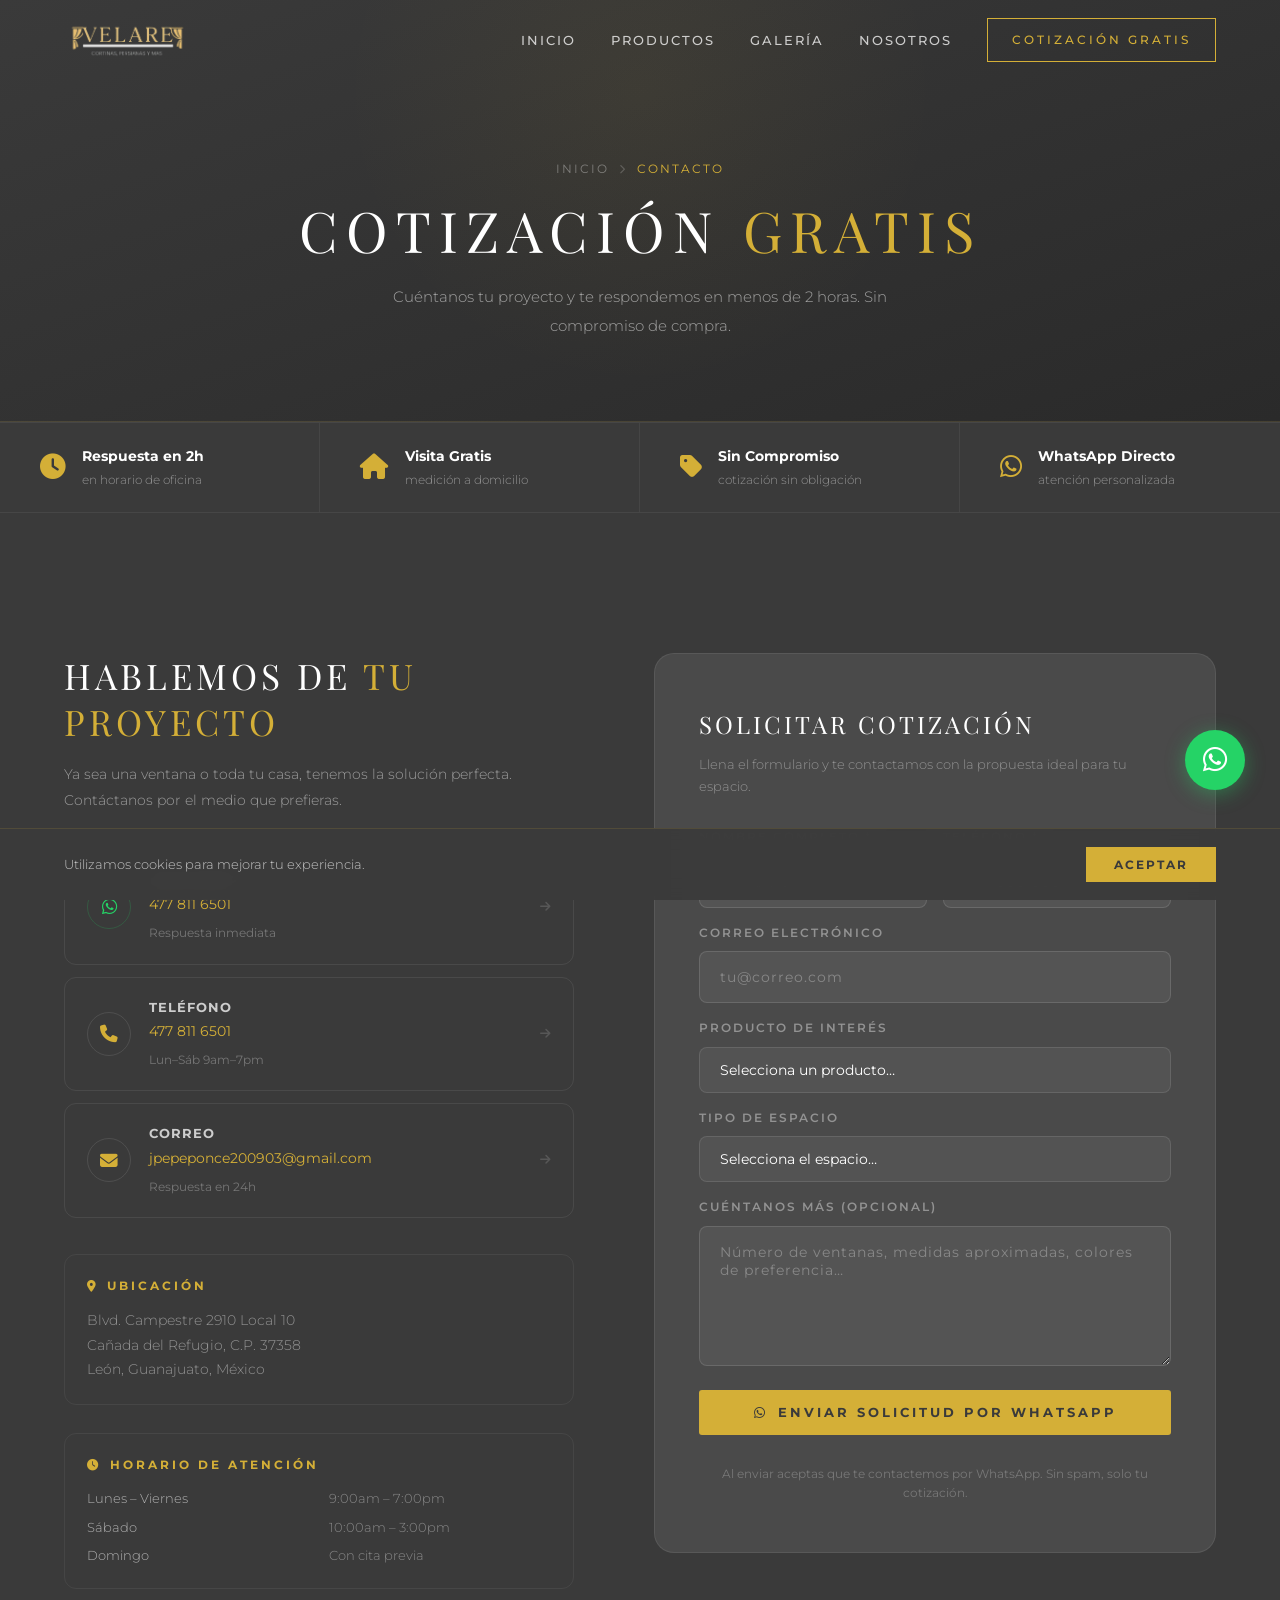
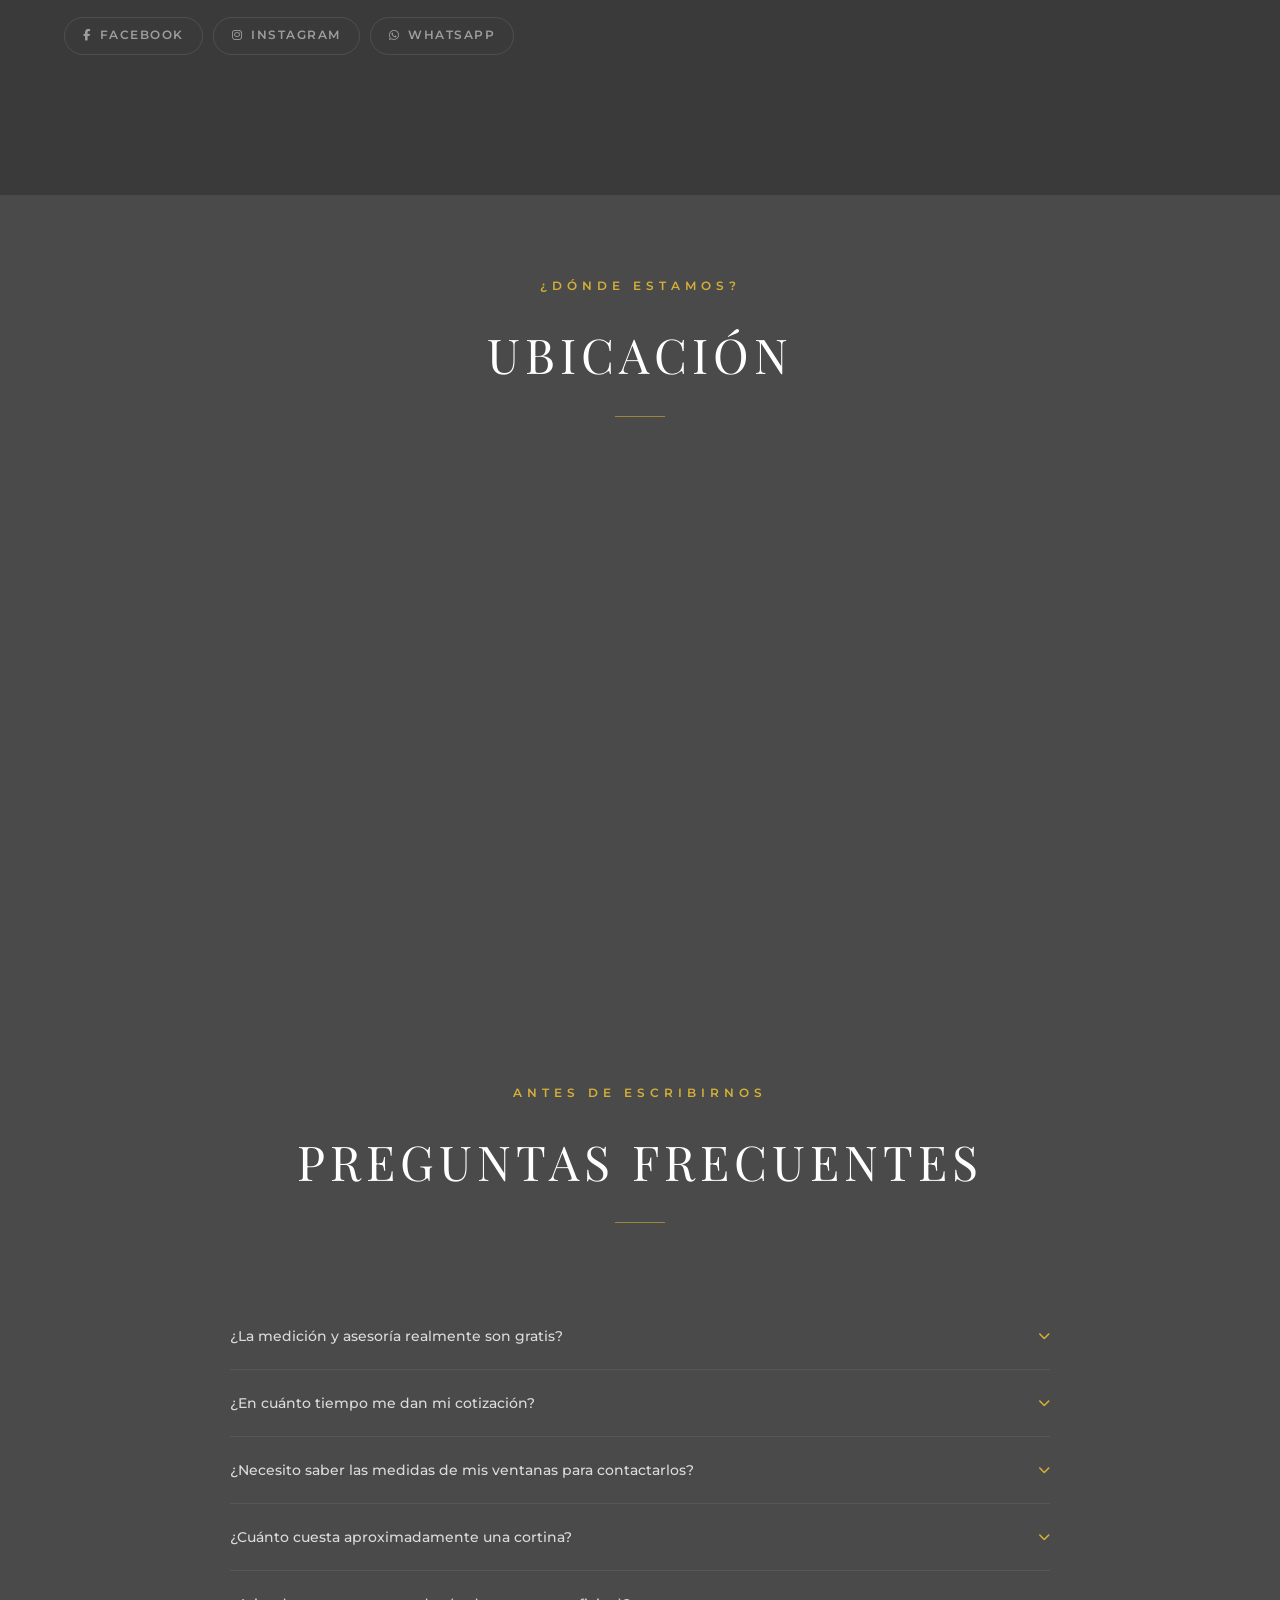
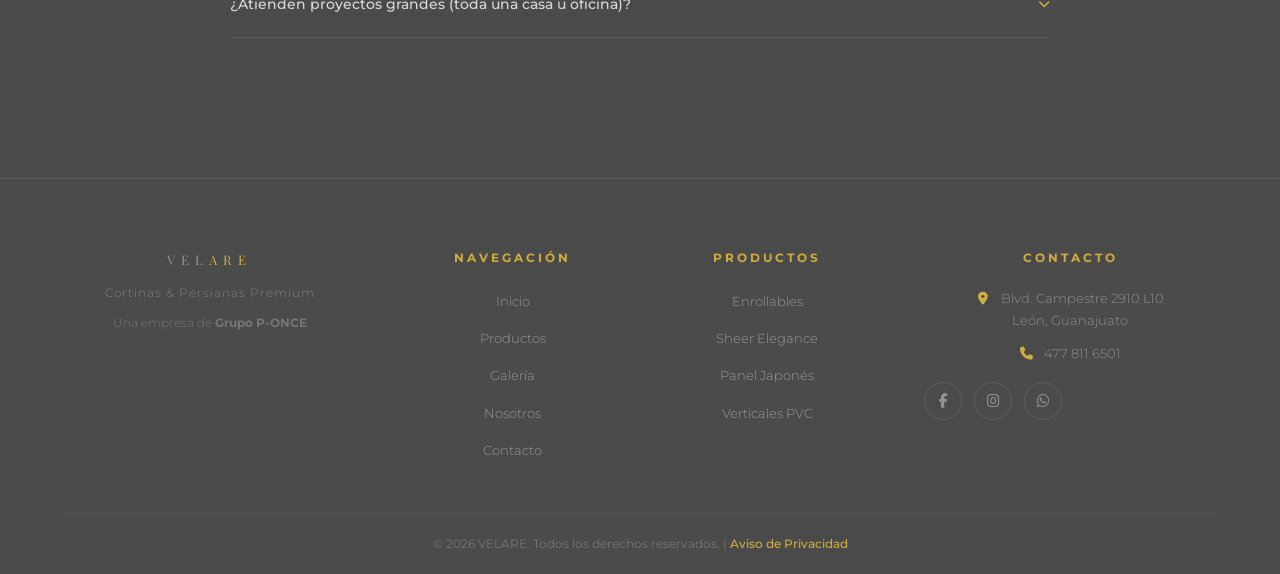
==== commit f5533455: "Logo: navbar solo V, hero con logo completo V + VELARE - Navbar en todas las páginas: eliminado text" ====
--- a/contacto.html
+++ b/contacto.html
@@ -16,7 +16,6 @@
 <nav class="navbar scrolled" id="navbar">
     <a href="index.html" class="nav-brand">
         <img src="assets/Captura_de_pantalla_2026-02-26_153201-removebg-preview.png" alt="VELARE Logo">
-        <span class="nav-brand-text">Vel<span>are</span></span>
     </a>
     <div class="nav-links" id="navLinks">
         <a href="index.html">Inicio</a>
--- a/styles.css
+++ b/styles.css
@@ -96,7 +96,7 @@
 }
 
 .nav-brand img {
-    height: 50px;
+    height: 44px;
     width: auto;
     object-fit: contain;
     filter: brightness(1.1);
@@ -197,44 +197,126 @@
     align-items: center;
     text-align: center;
     overflow: hidden;
-}
-
-.hero-spline {
+    background: #0d0b08;
+}
+
+/* ── Fondo elegante del hero ── */
+.hero-bg {
+    position: absolute;
+    inset: 0;
+    z-index: 0;
+    overflow: hidden;
+}
+
+/* Cortinas laterales con gradiente de tela */
+.hero-bg-curtain {
     position: absolute;
     top: 0;
+    width: 38%;
+    height: 100%;
+}
+.hero-bg-curtain-left {
     left: 0;
-    width: 100%;
-    height: 100%;
-    z-index: 0;
-}
-
-.hero-spline spline-viewer {
-    width: 100%;
-    height: 100%;
-    display: block;
+    background: linear-gradient(
+        100deg,
+        #1a1208 0%,
+        #221a0a 30%,
+        #1a1208 55%,
+        #120e06 70%,
+        transparent 100%
+    );
+    /* pliegues de tela */
+    mask-image: linear-gradient(to right, black 60%, transparent 100%);
+    -webkit-mask-image: linear-gradient(to right, black 60%, transparent 100%);
+}
+.hero-bg-curtain-right {
+    right: 0;
+    background: linear-gradient(
+        260deg,
+        #1a1208 0%,
+        #221a0a 30%,
+        #1a1208 55%,
+        #120e06 70%,
+        transparent 100%
+    );
+    mask-image: linear-gradient(to left, black 60%, transparent 100%);
+    -webkit-mask-image: linear-gradient(to left, black 60%, transparent 100%);
+}
+
+/* Efecto de luz dorada centrada (como un foco sobre el escenario) */
+.hero-bg-glow {
+    position: absolute;
+    inset: 0;
+    background:
+        radial-gradient(ellipse 70% 55% at 50% 30%, rgba(212,175,55,0.13) 0%, transparent 70%),
+        radial-gradient(ellipse 100% 80% at 50% 0%, rgba(180,140,30,0.08) 0%, transparent 60%);
+}
+
+/* Pliegues de cortina decorativos (líneas verticales sutiles) */
+.hero-bg::before {
+    content: '';
+    position: absolute;
+    inset: 0;
+    background: repeating-linear-gradient(
+        90deg,
+        transparent 0px,
+        transparent 28px,
+        rgba(212, 175, 55, 0.025) 28px,
+        rgba(212, 175, 55, 0.025) 30px
+    );
+    z-index: 1;
 }
 
 .hero-overlay {
     position: absolute;
-    top: 0;
-    left: 0;
-    width: 100%;
-    height: 100%;
+    inset: 0;
     background: linear-gradient(
         180deg,
-        rgba(58, 58, 58, 0.4) 0%,
-        rgba(58, 58, 58, 0.2) 40%,
-        rgba(58, 58, 58, 0.6) 80%,
-        rgba(58, 58, 58, 0.95) 100%
+        rgba(13, 11, 8, 0.15) 0%,
+        rgba(13, 11, 8, 0.0)  40%,
+        rgba(13, 11, 8, 0.5)  75%,
+        rgba(13, 11, 8, 0.92) 100%
     );
-    z-index: 1;
+    z-index: 2;
 }
 
 .hero-content {
     position: relative;
-    z-index: 2;
+    z-index: 3;
     max-width: 800px;
     padding: 0 5%;
+}
+
+/* ── Logo completo en hero ── */
+.hero-logo {
+    display: flex;
+    align-items: center;
+    justify-content: center;
+    gap: 18px;
+    margin-bottom: 28px;
+    animation: fadeUp 1s ease both;
+    animation-delay: 0.1s;
+}
+
+.hero-logo img {
+    height: 80px;
+    width: auto;
+    object-fit: contain;
+    filter: drop-shadow(0 0 18px rgba(212,175,55,0.35));
+}
+
+.hero-logo-text {
+    font-family: var(--font-heading);
+    font-size: 2.8rem;
+    font-weight: 500;
+    letter-spacing: 12px;
+    text-transform: uppercase;
+    color: var(--white);
+    line-height: 1;
+}
+
+.hero-logo-text span {
+    color: var(--gold);
 }
 
 .hero-tagline {
@@ -301,7 +383,7 @@
     bottom: 40px;
     left: 50%;
     transform: translateX(-50%);
-    z-index: 2;
+    z-index: 3;
     display: flex;
     flex-direction: column;
     align-items: center;
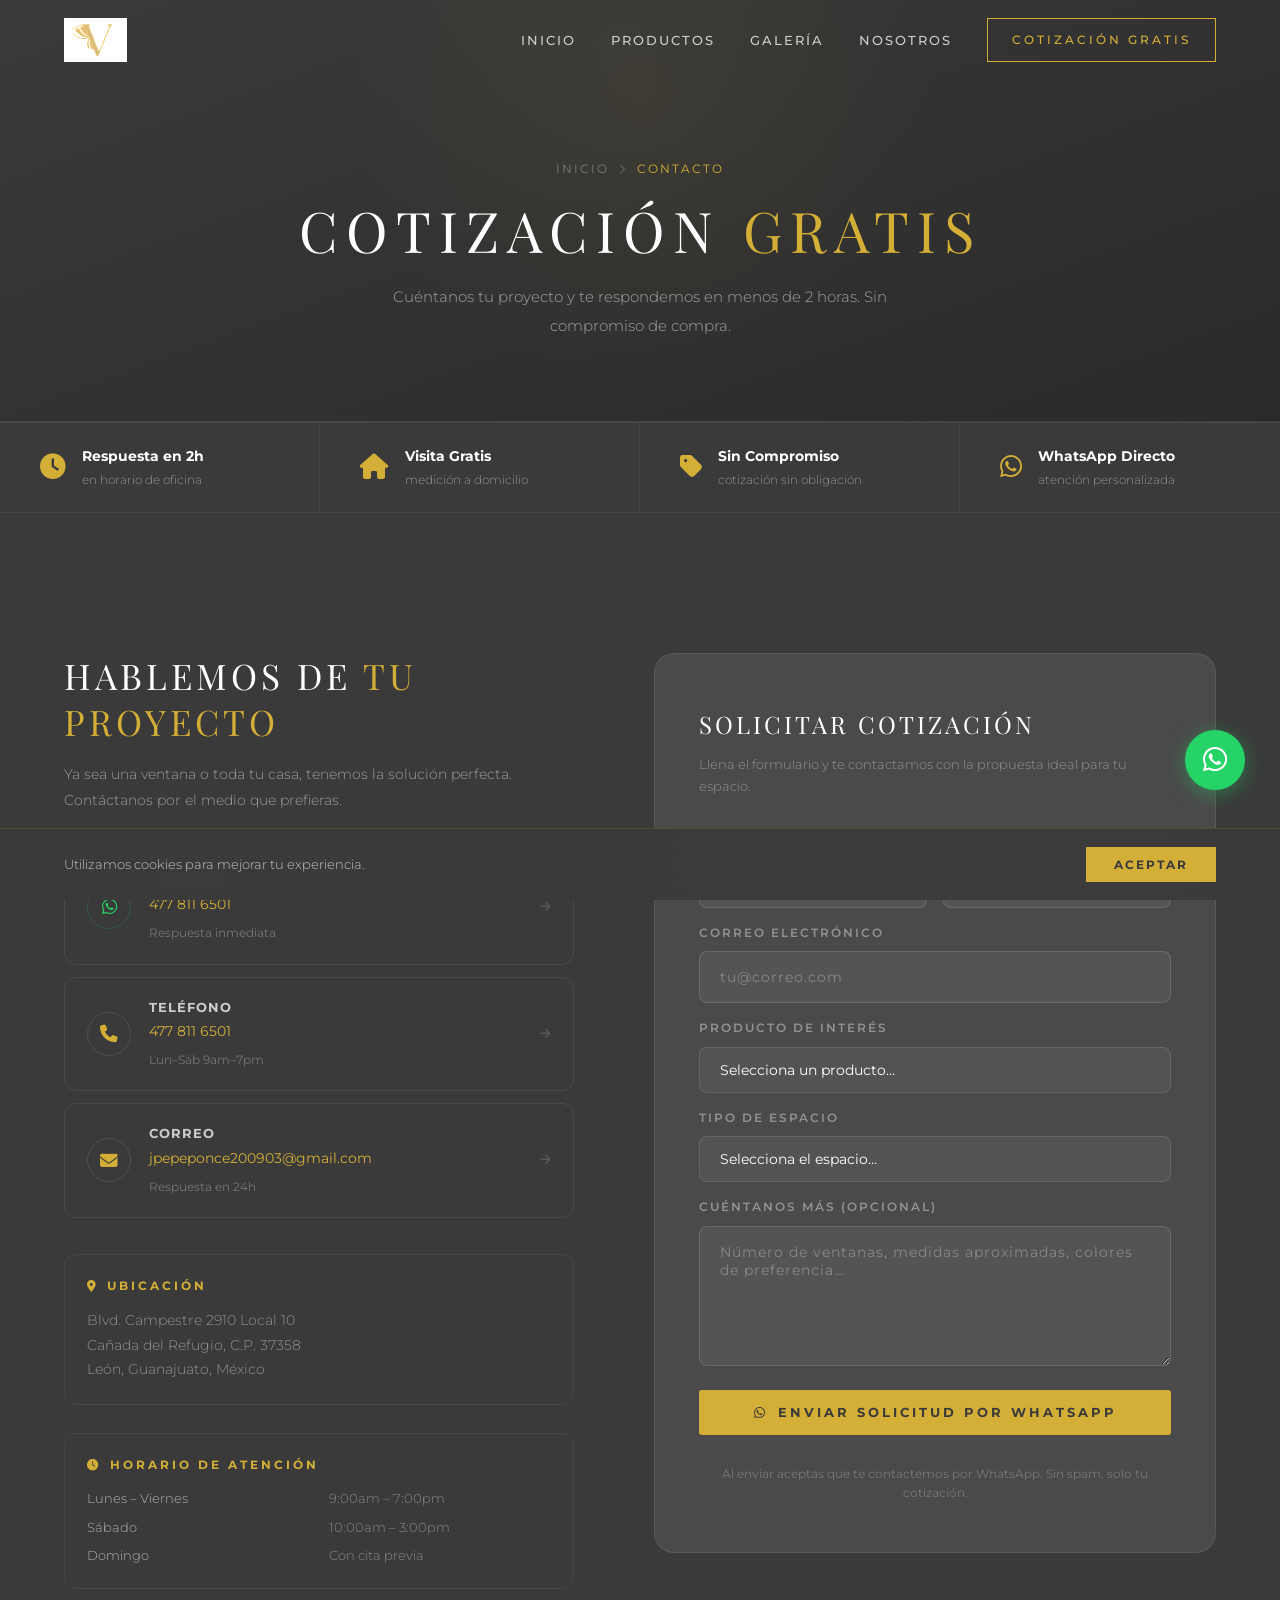
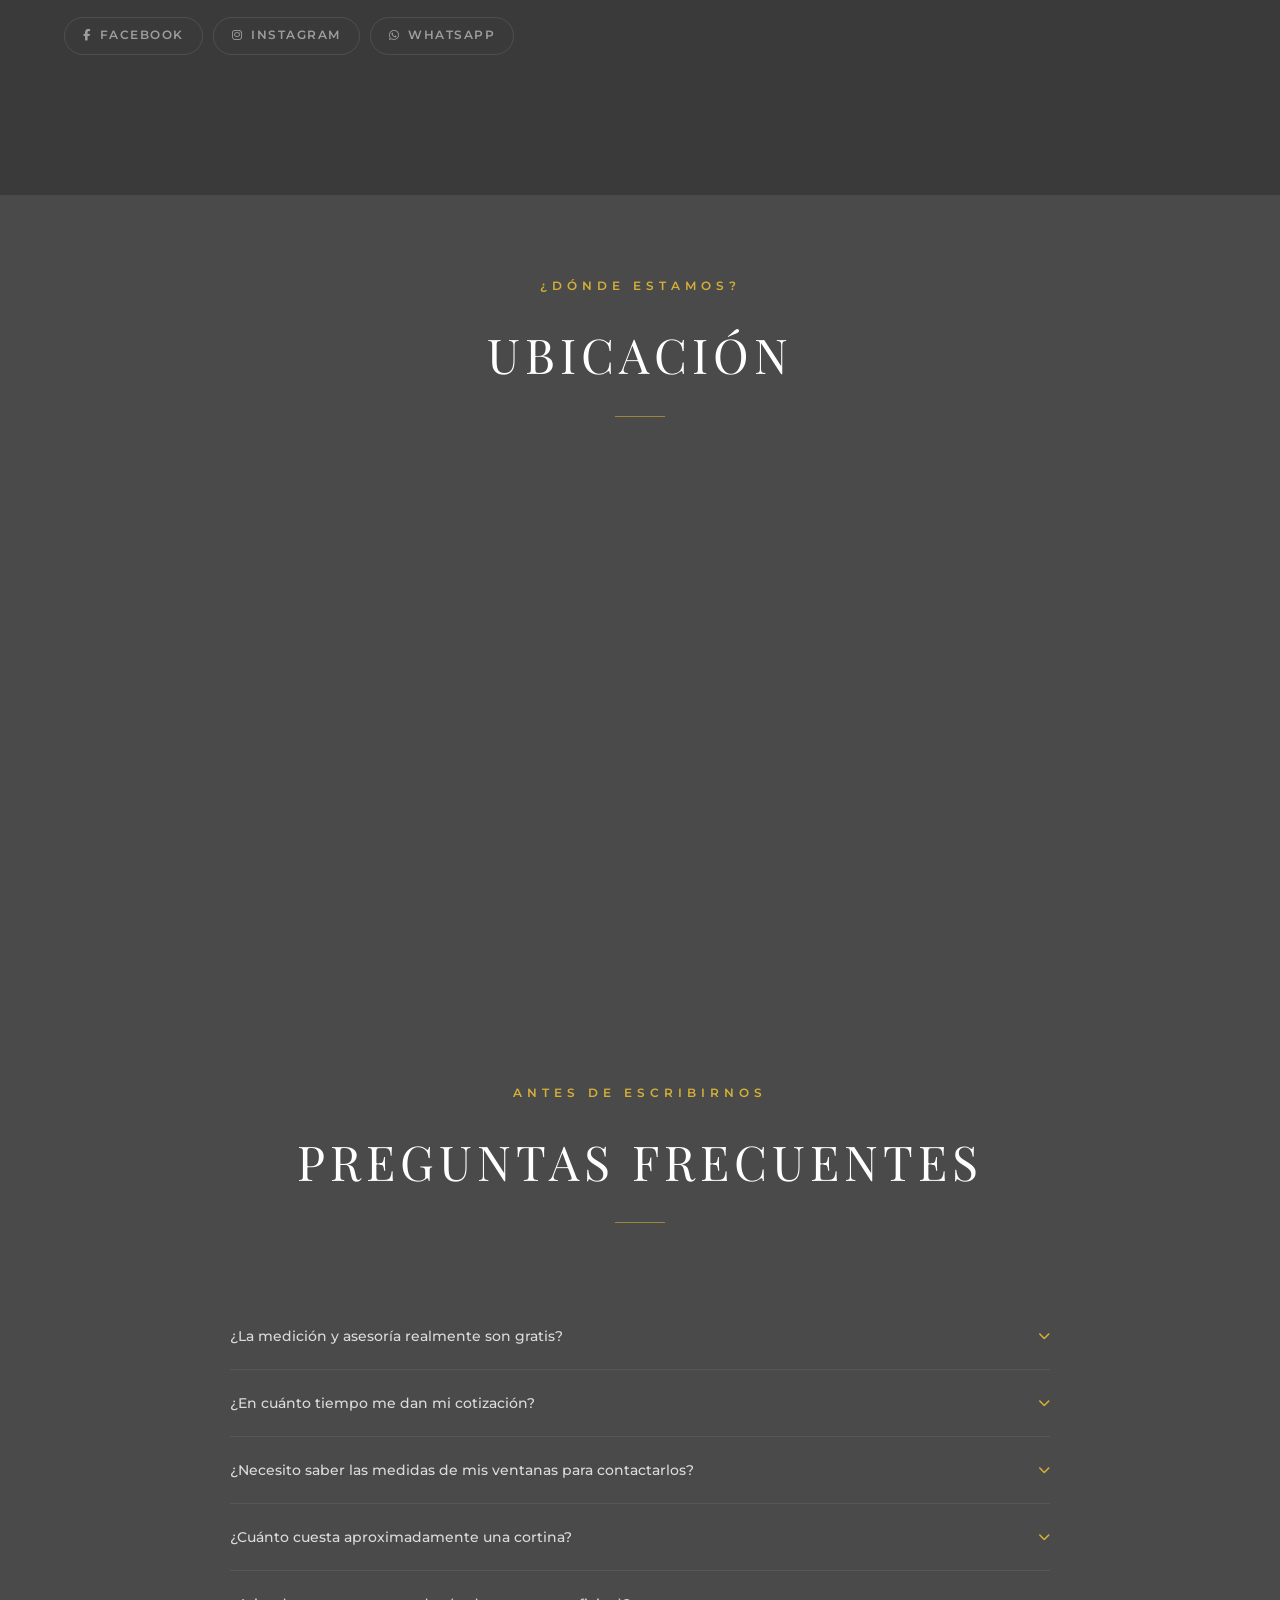
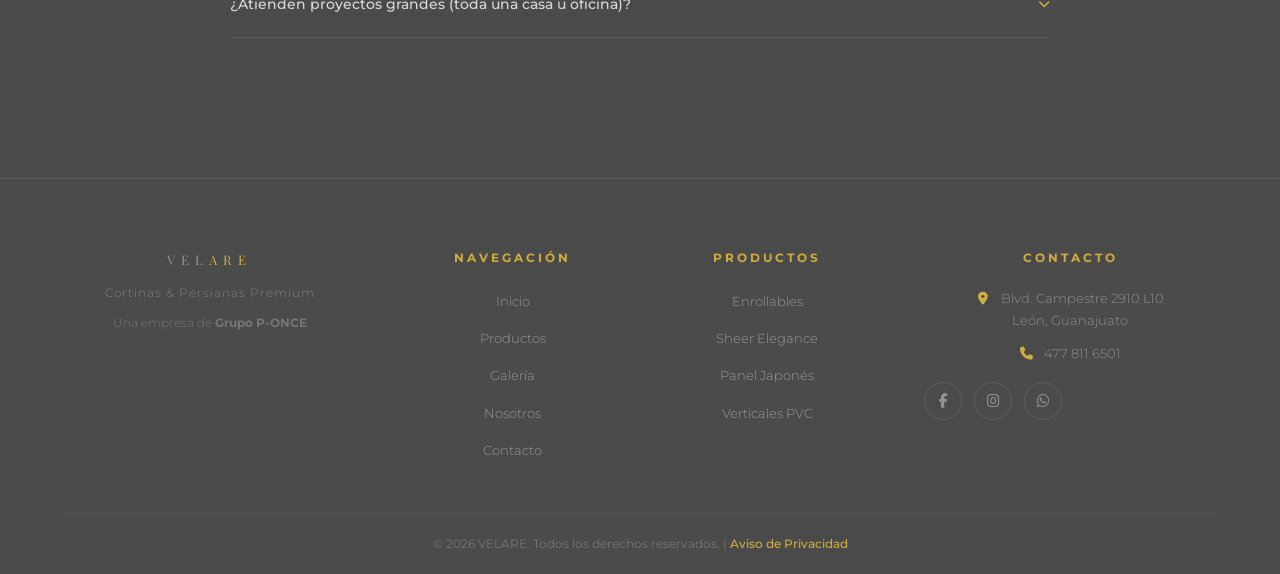
==== commit 4be1ba5d: "Logo: navbar = pura V, hero = logo completo VELARE - Navbar (todas las páginas): ícono V dorada (132" ====
--- a/contacto.html
+++ b/contacto.html
@@ -8,14 +8,14 @@
     <link href="https://fonts.googleapis.com/css2?family=Montserrat:wght@300;400;500;600;700&family=Playfair+Display:ital,wght@0,400;0,500;0,700;1,400&display=swap" rel="stylesheet">
     <link rel="stylesheet" href="https://cdnjs.cloudflare.com/ajax/libs/font-awesome/6.5.0/css/all.min.css">
     <link rel="stylesheet" href="styles.css">
-    <link rel="icon" type="image/png" href="assets/Captura_de_pantalla_2026-02-26_153201-removebg-preview.png">
+    <link rel="icon" type="image/png" href="assets/Captura de pantalla 2026-02-26 132012.png">
 </head>
 <body>
 
 <!-- NAVBAR -->
 <nav class="navbar scrolled" id="navbar">
     <a href="index.html" class="nav-brand">
-        <img src="assets/Captura_de_pantalla_2026-02-26_153201-removebg-preview.png" alt="VELARE Logo">
+        <img src="assets/Captura de pantalla 2026-02-26 132012.png" alt="VELARE Logo">
     </a>
     <div class="nav-links" id="navLinks">
         <a href="index.html">Inicio</a>
--- a/styles.css
+++ b/styles.css
@@ -290,33 +290,18 @@
 /* ── Logo completo en hero ── */
 .hero-logo {
     display: flex;
-    align-items: center;
     justify-content: center;
-    gap: 18px;
-    margin-bottom: 28px;
+    margin-bottom: 32px;
     animation: fadeUp 1s ease both;
     animation-delay: 0.1s;
 }
 
 .hero-logo img {
-    height: 80px;
-    width: auto;
+    width: 340px;
+    max-width: 80vw;
+    height: auto;
     object-fit: contain;
-    filter: drop-shadow(0 0 18px rgba(212,175,55,0.35));
-}
-
-.hero-logo-text {
-    font-family: var(--font-heading);
-    font-size: 2.8rem;
-    font-weight: 500;
-    letter-spacing: 12px;
-    text-transform: uppercase;
-    color: var(--white);
-    line-height: 1;
-}
-
-.hero-logo-text span {
-    color: var(--gold);
+    filter: drop-shadow(0 4px 24px rgba(212,175,55,0.25));
 }
 
 .hero-tagline {
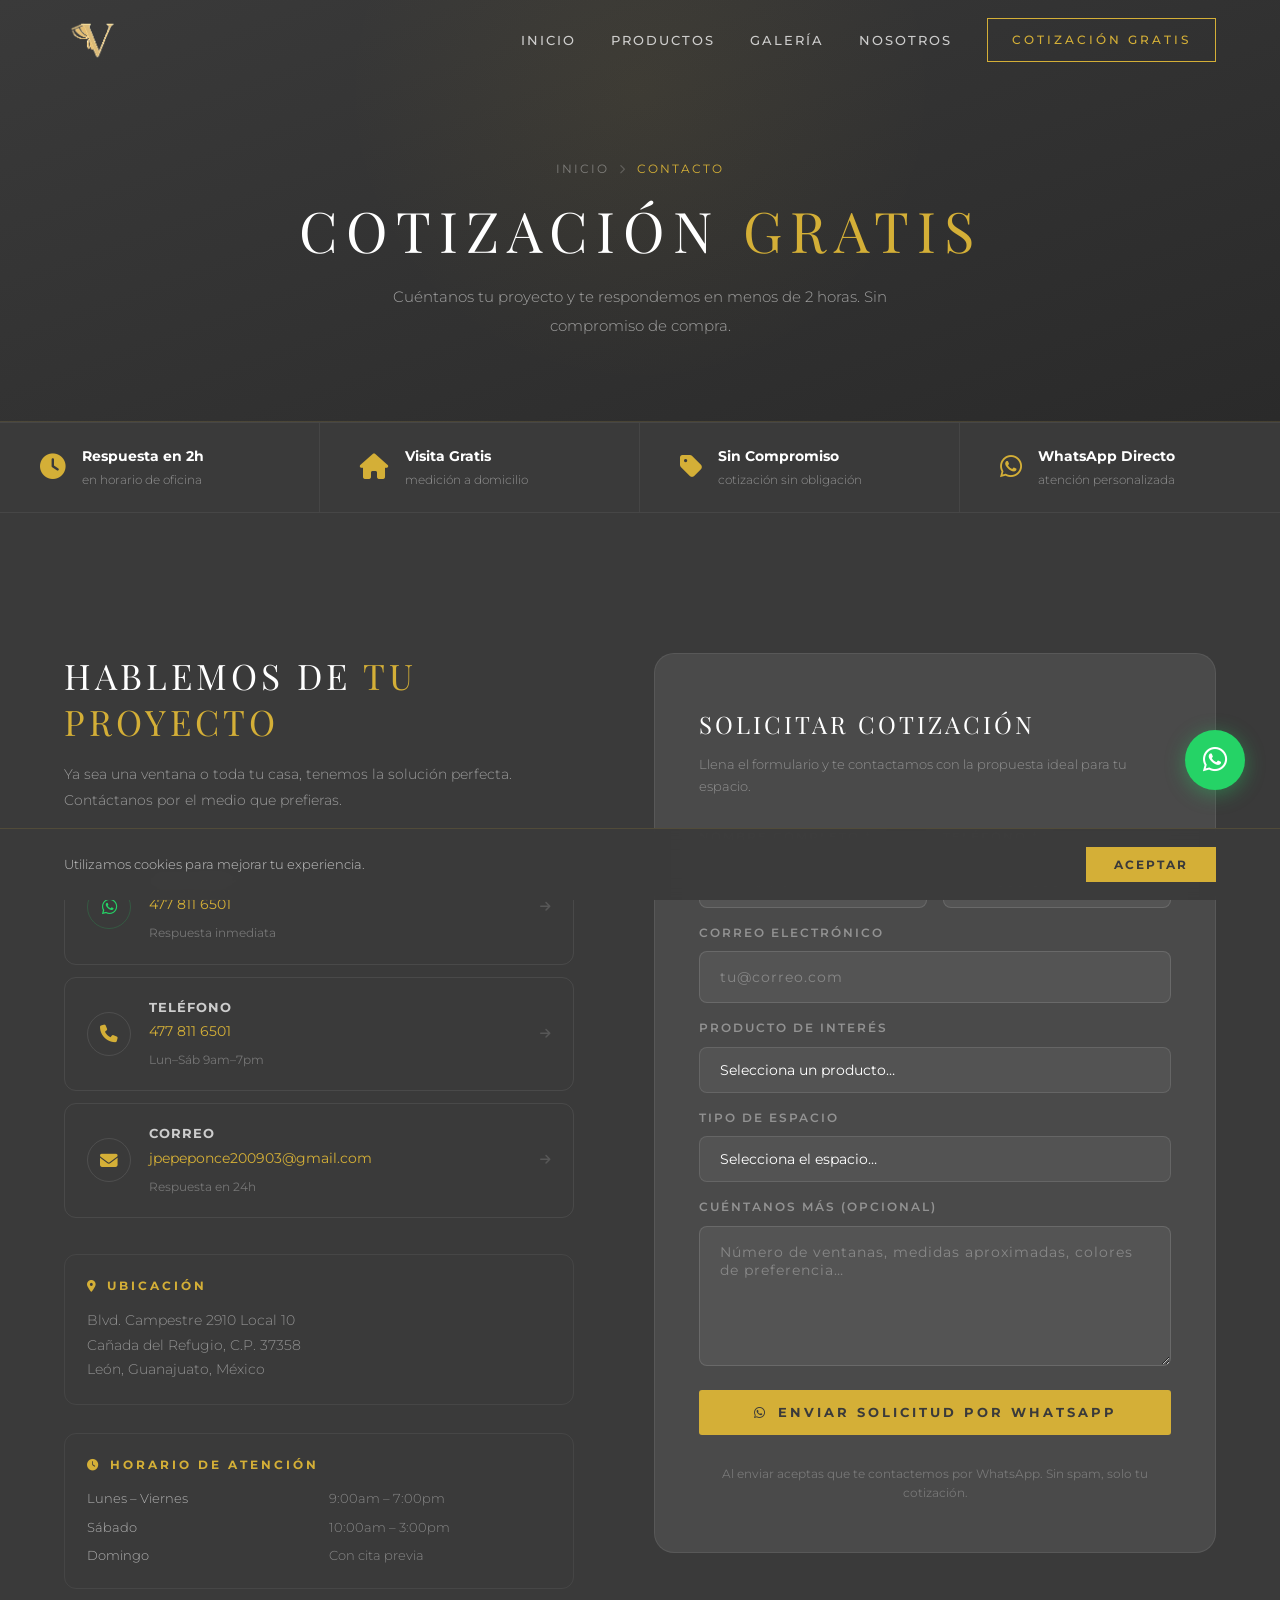
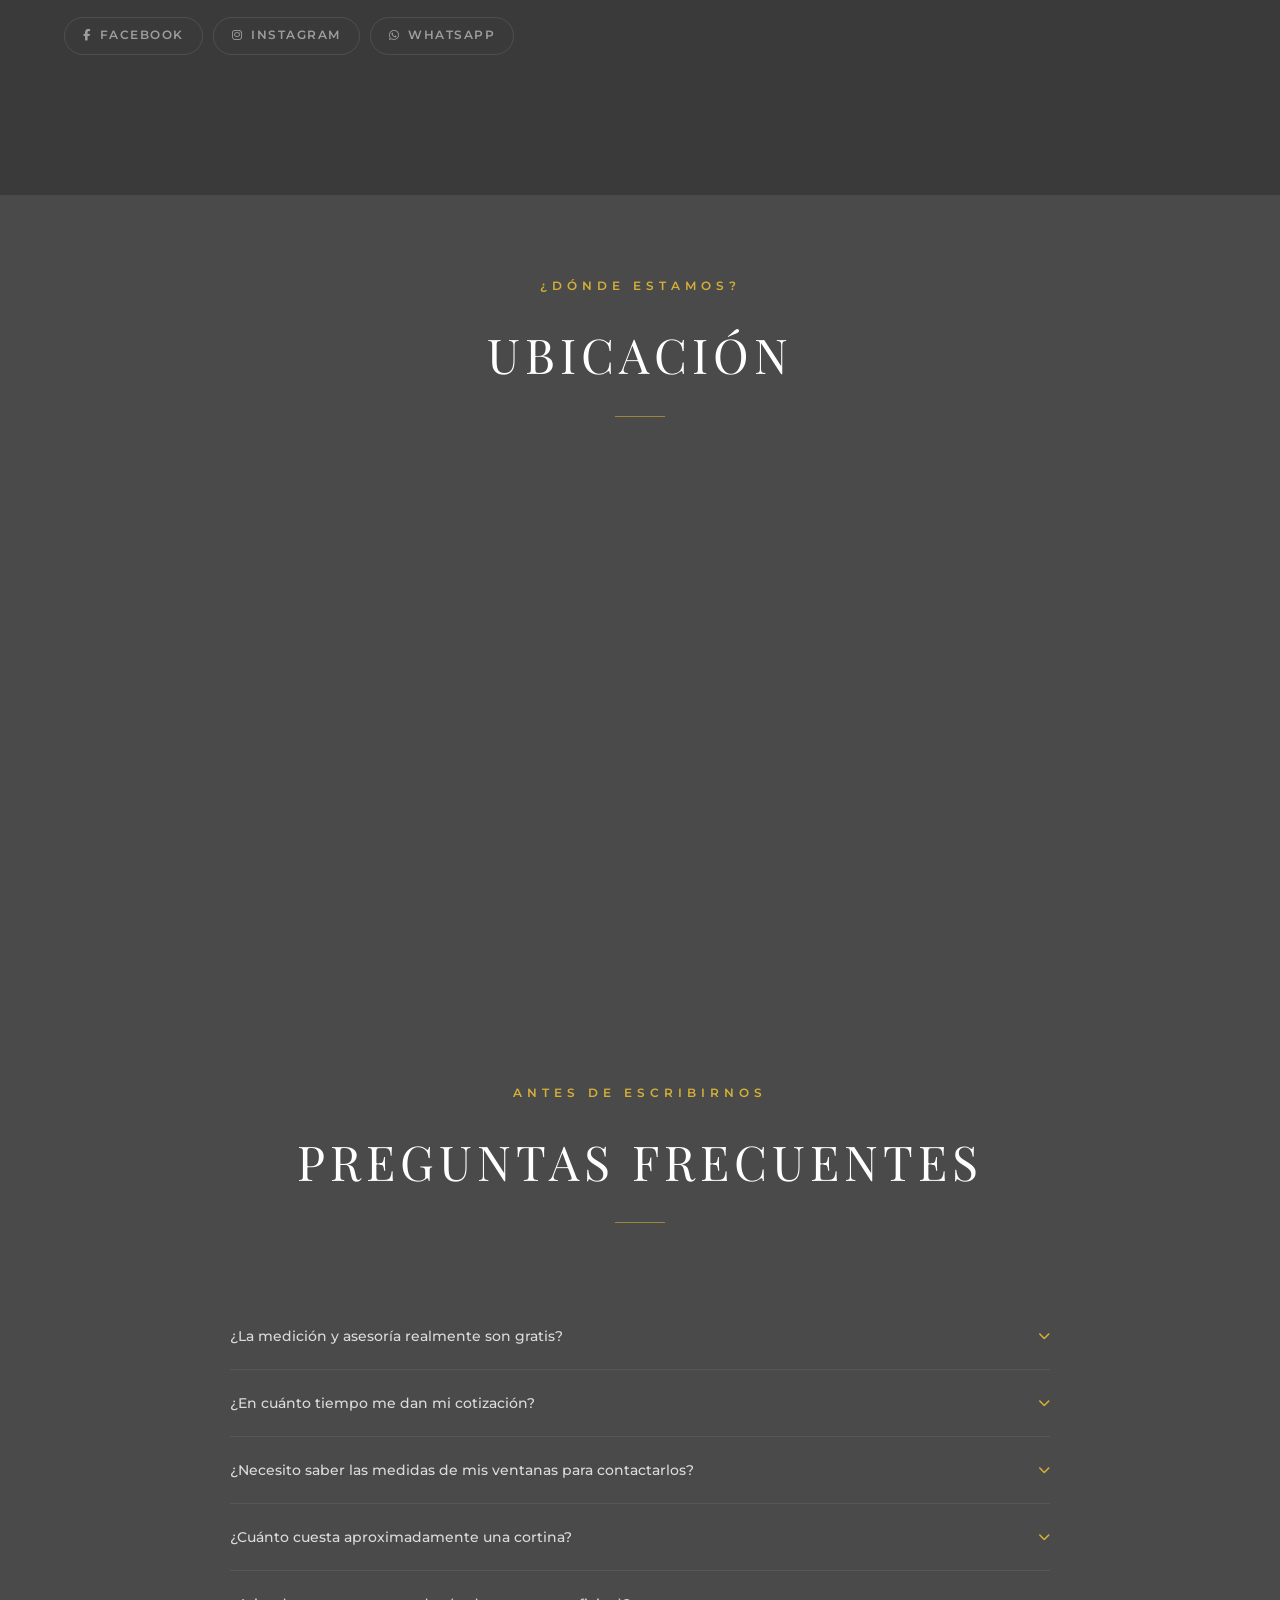
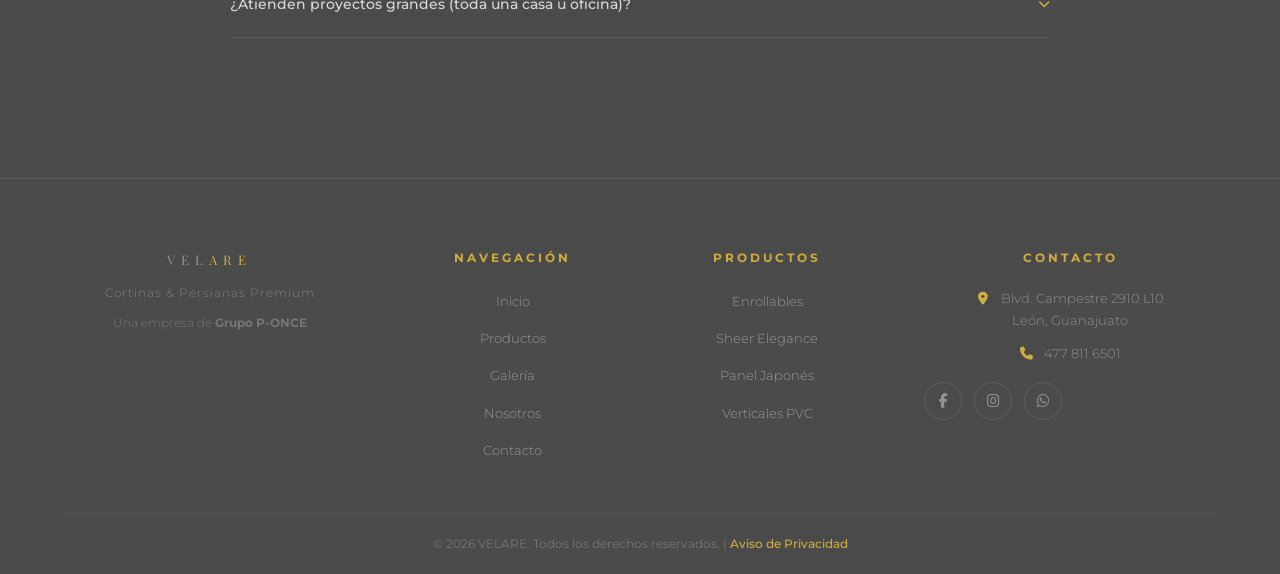
==== commit 39e58fdb: "Logos: fondo blanco eliminado, PNGs con transparencia - logo-v.png: icono V dorada sin fondo (flood-" ====
--- a/contacto.html
+++ b/contacto.html
@@ -8,14 +8,14 @@
     <link href="https://fonts.googleapis.com/css2?family=Montserrat:wght@300;400;500;600;700&family=Playfair+Display:ital,wght@0,400;0,500;0,700;1,400&display=swap" rel="stylesheet">
     <link rel="stylesheet" href="https://cdnjs.cloudflare.com/ajax/libs/font-awesome/6.5.0/css/all.min.css">
     <link rel="stylesheet" href="styles.css">
-    <link rel="icon" type="image/png" href="assets/Captura de pantalla 2026-02-26 132012.png">
+    <link rel="icon" type="image/png" href="assets/logo-v.png">
 </head>
 <body>
 
 <!-- NAVBAR -->
 <nav class="navbar scrolled" id="navbar">
     <a href="index.html" class="nav-brand">
-        <img src="assets/Captura de pantalla 2026-02-26 132012.png" alt="VELARE Logo">
+        <img src="assets/logo-v.png" alt="VELARE Logo">
     </a>
     <div class="nav-links" id="navLinks">
         <a href="index.html">Inicio</a>
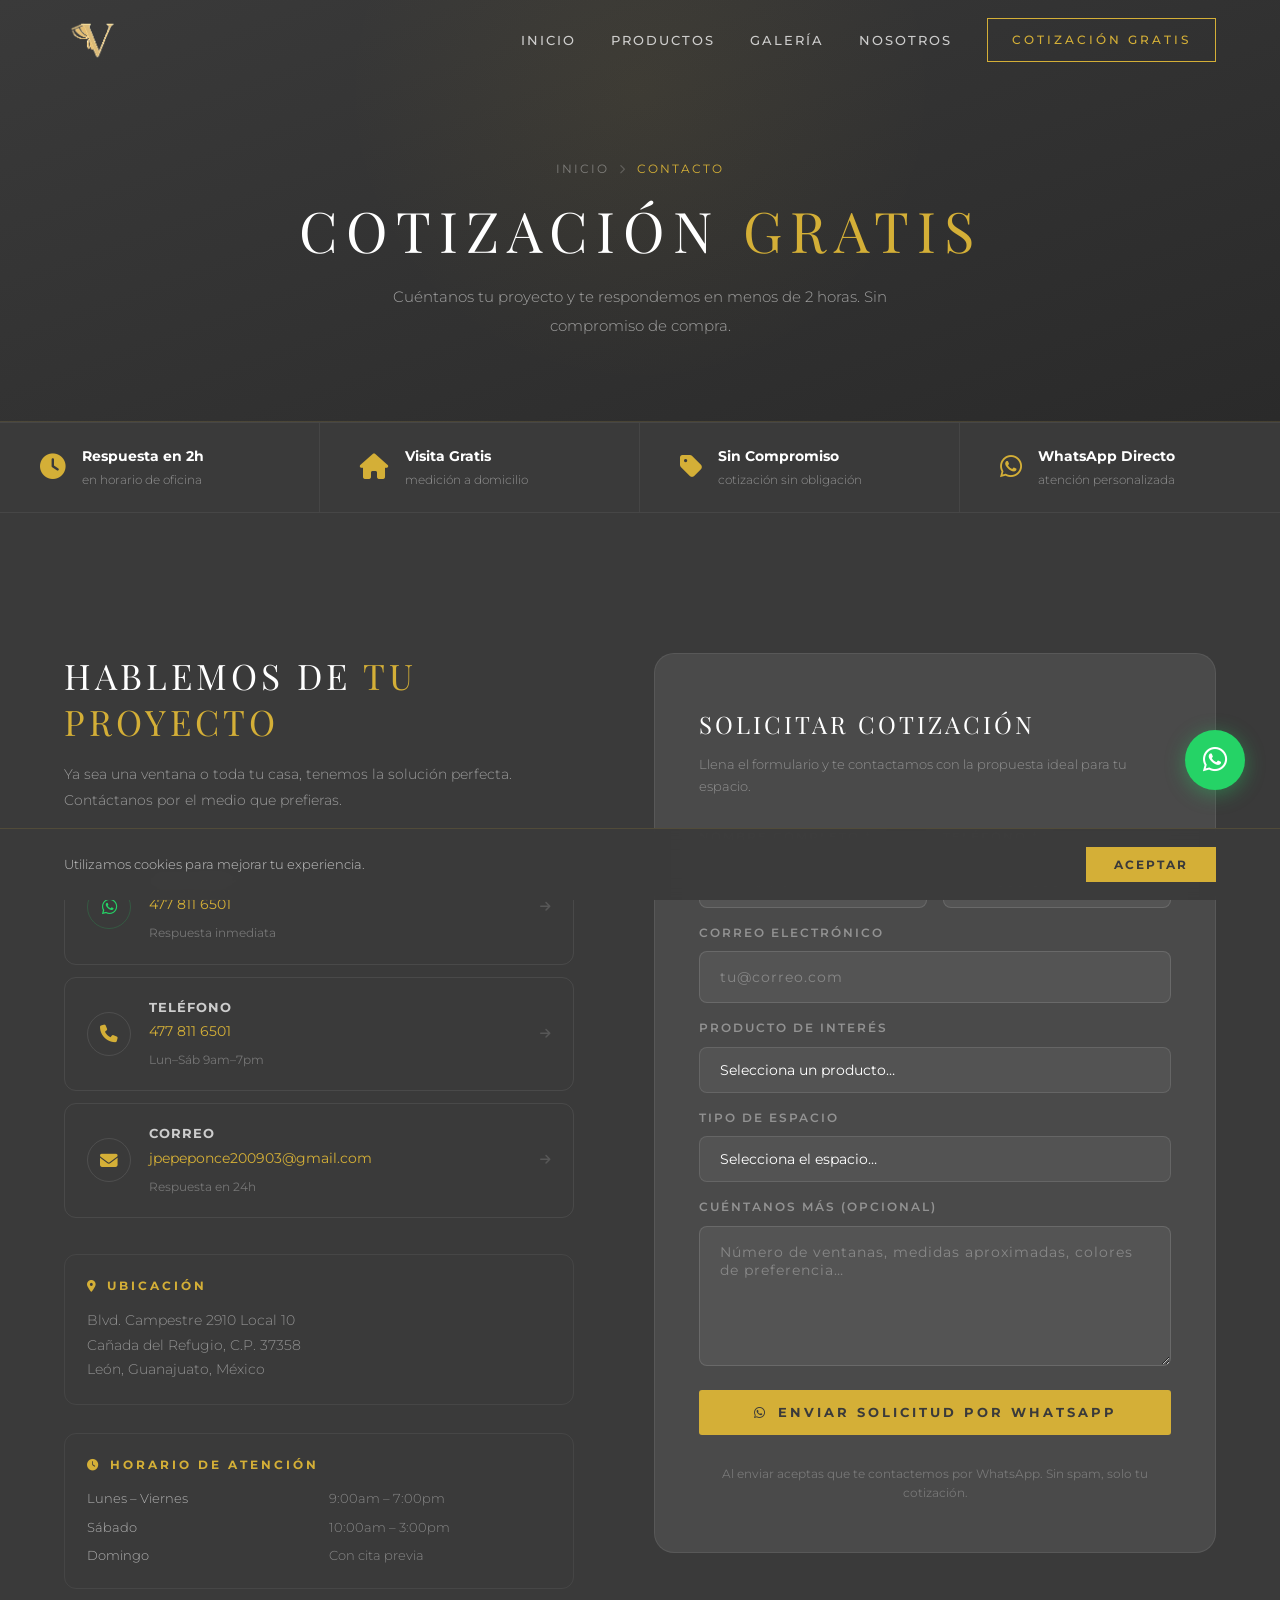
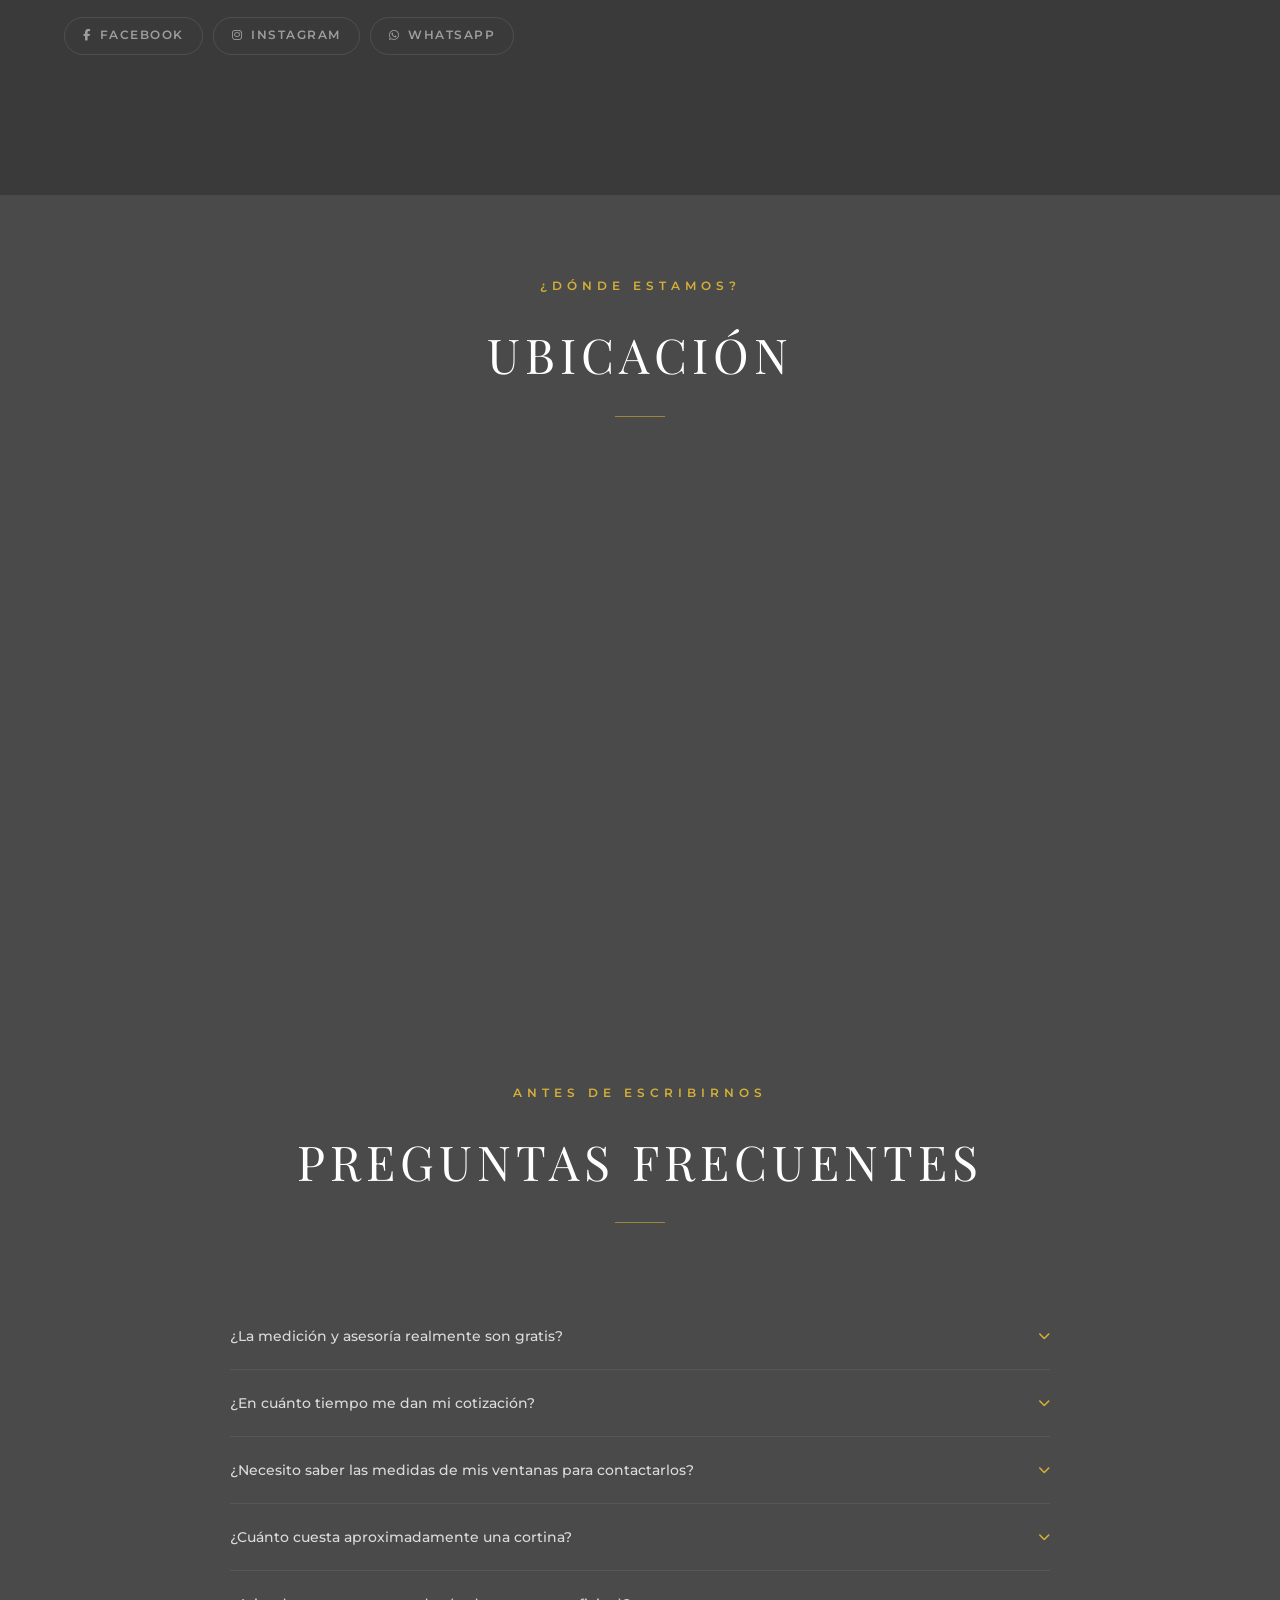
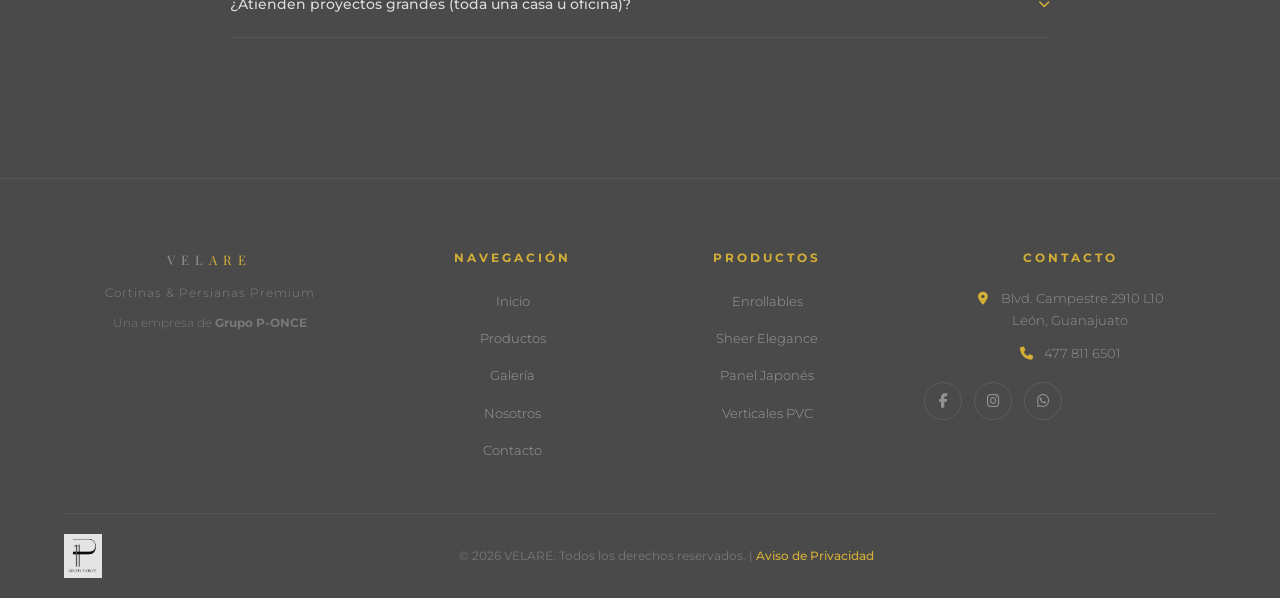
==== commit a648d416: "style: agregar logo P11 en footer de todas las páginas Co-Authored-By: Claude Sonnet 4.6 <noreply@an" ====
--- a/contacto.html
+++ b/contacto.html
@@ -301,6 +301,9 @@
         </div>
     </div>
     <div class="footer-bottom">
+        <a href="https://grupo-p-once.vercel.app" target="_blank" rel="noopener" class="footer-p11-link">
+            <img src="assets/logo-p11-blanco.png" alt="Grupo P-ONCE" class="footer-p11-logo">
+        </a>
         <p>© 2026 VELARE. Todos los derechos reservados. | <span class="footer-link" onclick="openModal()">Aviso de Privacidad</span></p>
     </div>
 </footer>
--- a/styles.css
+++ b/styles.css
@@ -287,21 +287,26 @@
     padding: 0 5%;
 }
 
-/* ── Logo completo en hero ── */
+/* ── Logo wordmark en hero ── */
 .hero-logo {
     display: flex;
     justify-content: center;
-    margin-bottom: 32px;
+    margin-bottom: 28px;
     animation: fadeUp 1s ease both;
     animation-delay: 0.1s;
 }
 
-.hero-logo img {
-    width: 340px;
-    max-width: 80vw;
-    height: auto;
-    object-fit: contain;
-    filter: drop-shadow(0 4px 24px rgba(212,175,55,0.25));
+.hero-wordmark {
+    font-family: 'Cinzel', 'Trajan Pro', Georgia, serif;
+    font-size: clamp(3.2rem, 10vw, 7.5rem);
+    font-weight: 400;
+    letter-spacing: 0.18em;
+    color: #c9a848;
+    text-transform: uppercase;
+    line-height: 1;
+    text-shadow:
+        0 0 40px rgba(201,168,72,0.3),
+        0 2px 8px rgba(0,0,0,0.5);
 }
 
 .hero-tagline {
@@ -1756,8 +1761,11 @@
 .footer-social { display: flex; gap: 12px; margin-top: 18px; }
 .footer-social a { width: 38px; height: 38px; border: 1px solid rgba(255,255,255,0.1); border-radius: 50%; display: flex; align-items: center; justify-content: center; color: rgba(255,255,255,0.4); font-size: 0.9rem; transition: var(--transition); }
 .footer-social a:hover { border-color: var(--gold); color: var(--gold); }
-.footer-bottom { border-top: 1px solid rgba(255,255,255,0.06); padding: 20px 0; text-align: center; max-width: 1300px; margin: 0 auto; }
-.footer-bottom p { font-size: 0.75rem; color: rgba(255,255,255,0.25); }
+.footer-bottom { border-top: 1px solid rgba(255,255,255,0.06); padding: 20px 0; max-width: 1300px; margin: 0 auto; display: flex; align-items: center; justify-content: space-between; gap: 16px; flex-wrap: wrap; }
+.footer-bottom p { font-size: 0.75rem; color: rgba(255,255,255,0.25); flex: 1; text-align: center; }
+.footer-p11-link { flex-shrink: 0; opacity: 0.85; transition: opacity 0.2s; }
+.footer-p11-link:hover { opacity: 1; }
+.footer-p11-logo { height: 44px; width: auto; object-fit: contain; display: block; }
 
 /* Page Hero páginas interiores */
 .page-hero { background: linear-gradient(160deg,var(--dark) 0%,#2a2a2a 100%); padding: 160px 5% 80px; text-align: center; border-bottom: 1px solid rgba(212,175,55,0.12); position: relative; overflow: hidden; }
@@ -1984,3 +1992,93 @@
   .historia-stats-card { grid-template-columns: 1fr; }
   .hstat { border-right: none; }
 }
+
+/* ── Video card en galería ── */
+.galeria-card-video {
+    position: relative;
+    overflow: hidden;
+    cursor: pointer;
+}
+.galeria-video-preview {
+    width: 100%;
+    height: 100%;
+    object-fit: cover;
+    display: block;
+    transition: transform 0.5s ease;
+}
+.galeria-card-video:hover .galeria-video-preview {
+    transform: scale(1.04);
+}
+.galeria-play-btn {
+    width: 56px;
+    height: 56px;
+    border-radius: 50%;
+    background: rgba(212, 175, 55, 0.92);
+    display: flex;
+    align-items: center;
+    justify-content: center;
+    color: #0d0b08;
+    font-size: 1.2rem;
+    flex-shrink: 0;
+    transition: transform 0.2s ease, background 0.2s ease;
+}
+.galeria-card-video:hover .galeria-play-btn {
+    transform: scale(1.12);
+    background: var(--gold);
+}
+
+/* ── Video modal ── */
+.video-modal {
+    display: none;
+    position: fixed;
+    inset: 0;
+    background: rgba(0, 0, 0, 0.92);
+    z-index: 10003;
+    align-items: center;
+    justify-content: center;
+}
+.video-modal.active {
+    display: flex;
+}
+.video-modal-close {
+    position: absolute;
+    top: 20px;
+    right: 28px;
+    background: none;
+    border: none;
+    color: rgba(255,255,255,0.8);
+    font-size: 2.5rem;
+    cursor: pointer;
+    line-height: 1;
+    z-index: 1;
+    transition: color 0.2s;
+}
+.video-modal-close:hover { color: var(--gold); }
+.video-modal-inner {
+    width: 90%;
+    max-width: 860px;
+    display: flex;
+    flex-direction: column;
+    align-items: center;
+    gap: 16px;
+}
+.video-modal-inner video {
+    width: 100%;
+    max-height: 72vh;
+    border-radius: 8px;
+    outline: none;
+}
+.video-modal-caption {
+    text-align: center;
+}
+.video-modal-caption h3 {
+    font-family: var(--font-heading);
+    font-size: 1.2rem;
+    color: var(--white);
+    margin-bottom: 4px;
+}
+.video-modal-caption p {
+    font-size: 0.85rem;
+    color: rgba(255,255,255,0.5);
+    letter-spacing: 1px;
+}
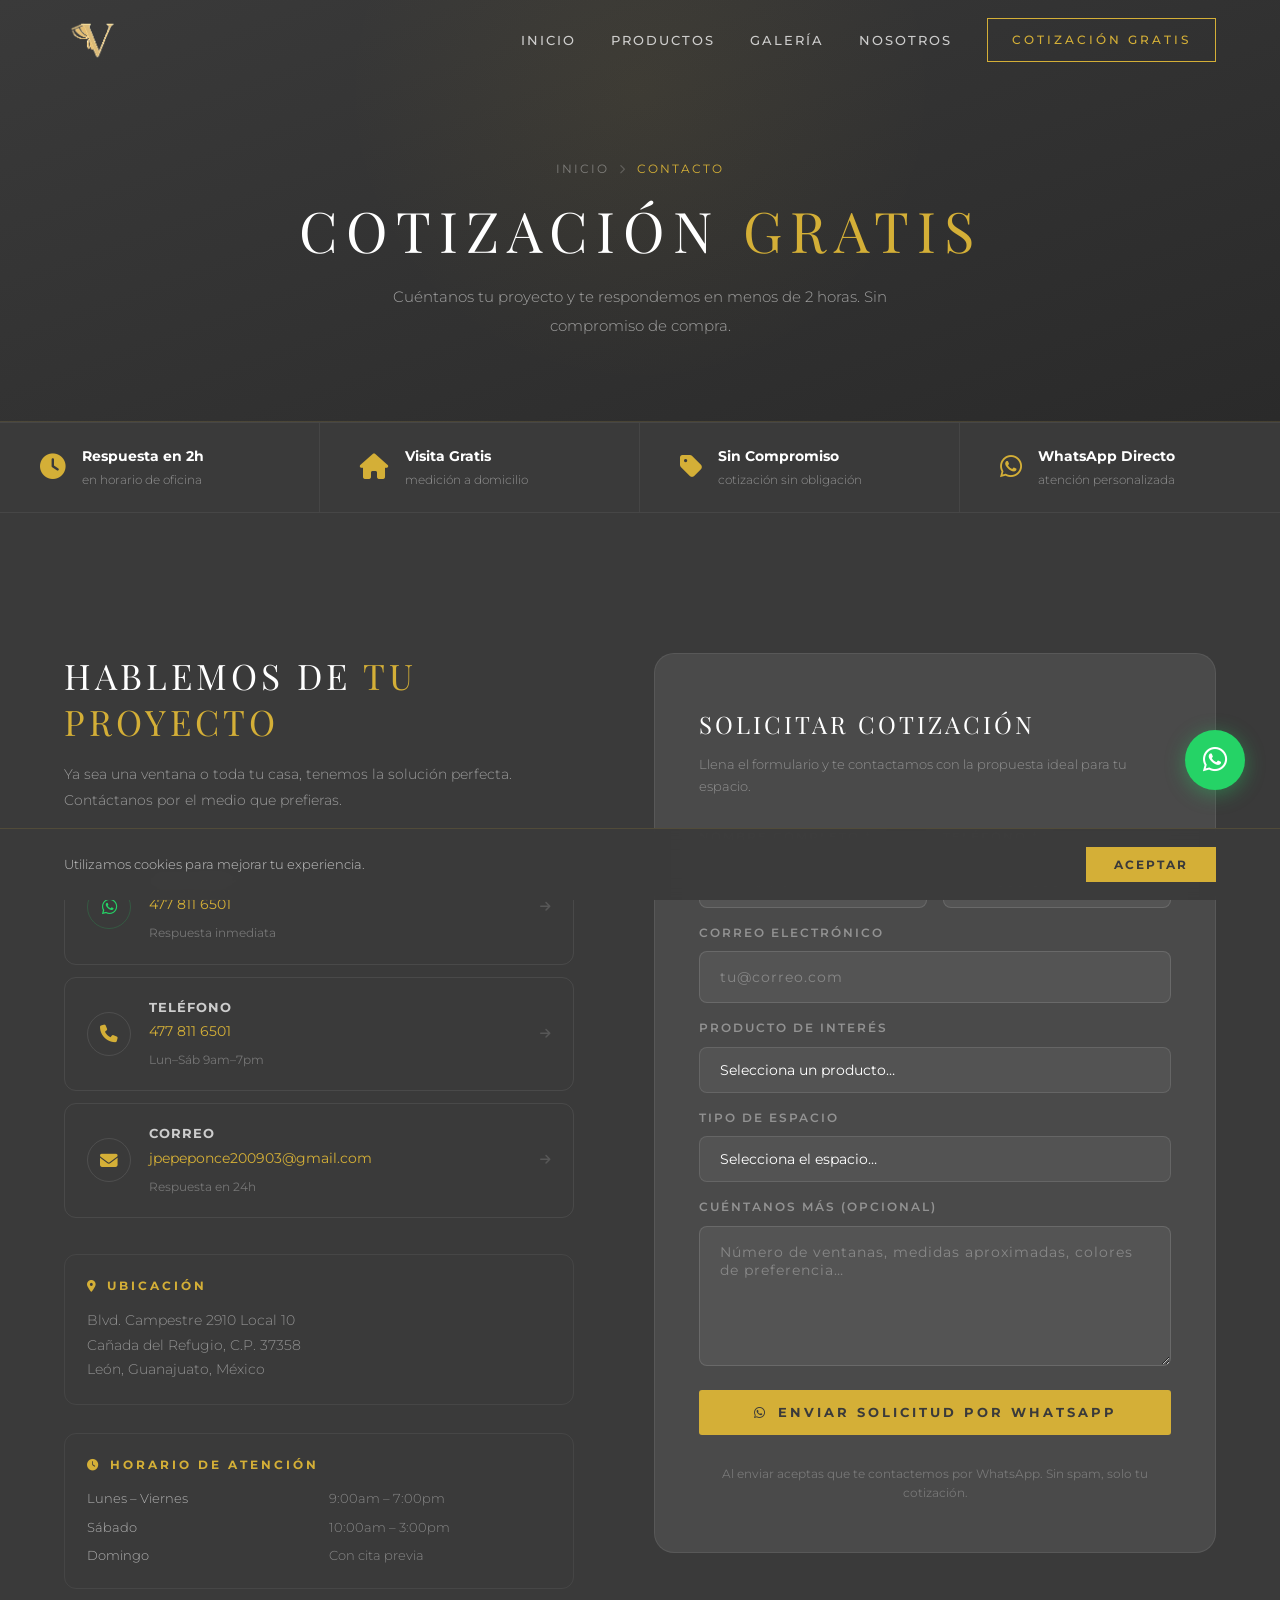
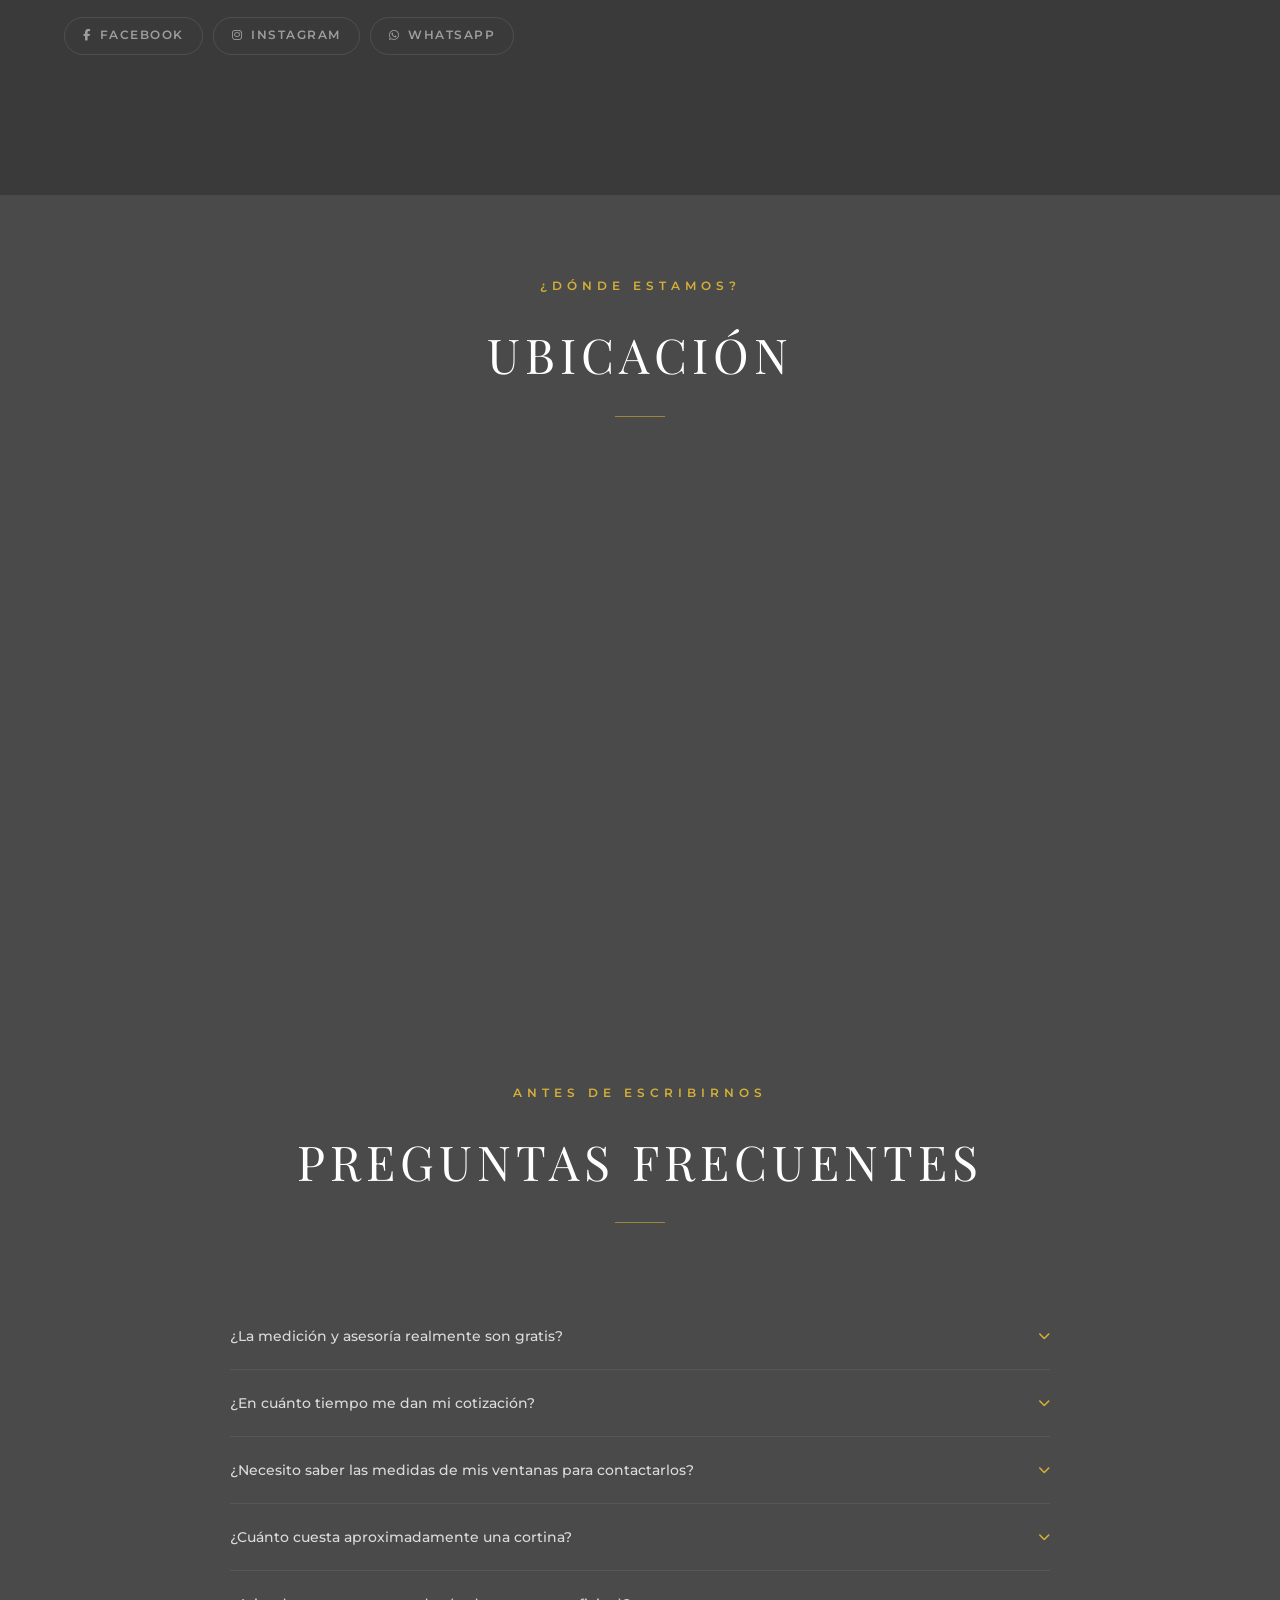
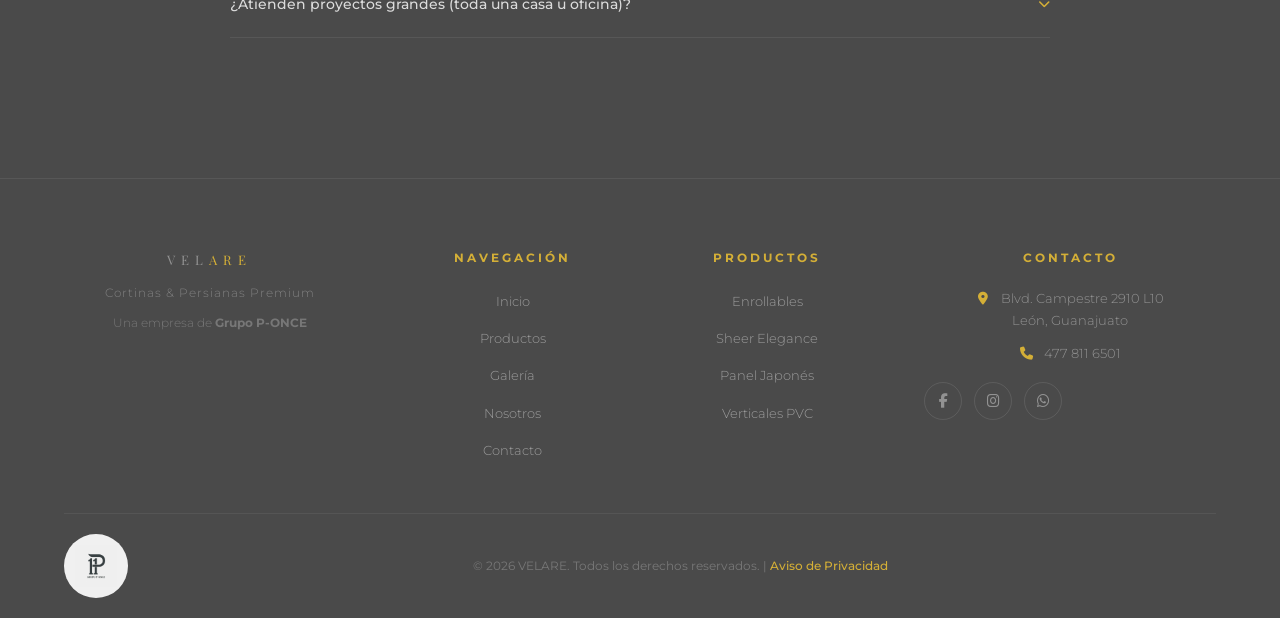
==== commit 660b8912: "style: logo P11 en círculo blanco en footer de todas las páginas Co-Authored-By: Claude Sonnet 4.6 <" ====
--- a/contacto.html
+++ b/contacto.html
@@ -302,7 +302,7 @@
     </div>
     <div class="footer-bottom">
         <a href="https://grupo-p-once.vercel.app" target="_blank" rel="noopener" class="footer-p11-link">
-            <img src="assets/logo-p11-blanco.png" alt="Grupo P-ONCE" class="footer-p11-logo">
+            <img src="assets/logo-p11-full.png" alt="Grupo P-ONCE" class="footer-p11-logo">
         </a>
         <p>© 2026 VELARE. Todos los derechos reservados. | <span class="footer-link" onclick="openModal()">Aviso de Privacidad</span></p>
     </div>
--- a/styles.css
+++ b/styles.css
@@ -1763,9 +1763,19 @@
 .footer-social a:hover { border-color: var(--gold); color: var(--gold); }
 .footer-bottom { border-top: 1px solid rgba(255,255,255,0.06); padding: 20px 0; max-width: 1300px; margin: 0 auto; display: flex; align-items: center; justify-content: space-between; gap: 16px; flex-wrap: wrap; }
 .footer-bottom p { font-size: 0.75rem; color: rgba(255,255,255,0.25); flex: 1; text-align: center; }
-.footer-p11-link { flex-shrink: 0; opacity: 0.85; transition: opacity 0.2s; }
-.footer-p11-link:hover { opacity: 1; }
-.footer-p11-logo { height: 44px; width: auto; object-fit: contain; display: block; }
+.footer-p11-link {
+    flex-shrink: 0;
+    width: 64px; height: 64px;
+    border-radius: 50%;
+    background: #ffffff;
+    display: flex; align-items: center; justify-content: center;
+    padding: 10px;
+    opacity: 0.92;
+    transition: opacity 0.2s, transform 0.2s;
+    border: 1px solid rgba(255,255,255,0.15);
+}
+.footer-p11-link:hover { opacity: 1; transform: scale(1.05); }
+.footer-p11-logo { width: 100%; height: 100%; object-fit: contain; display: block; }
 
 /* Page Hero páginas interiores */
 .page-hero { background: linear-gradient(160deg,var(--dark) 0%,#2a2a2a 100%); padding: 160px 5% 80px; text-align: center; border-bottom: 1px solid rgba(212,175,55,0.12); position: relative; overflow: hidden; }
